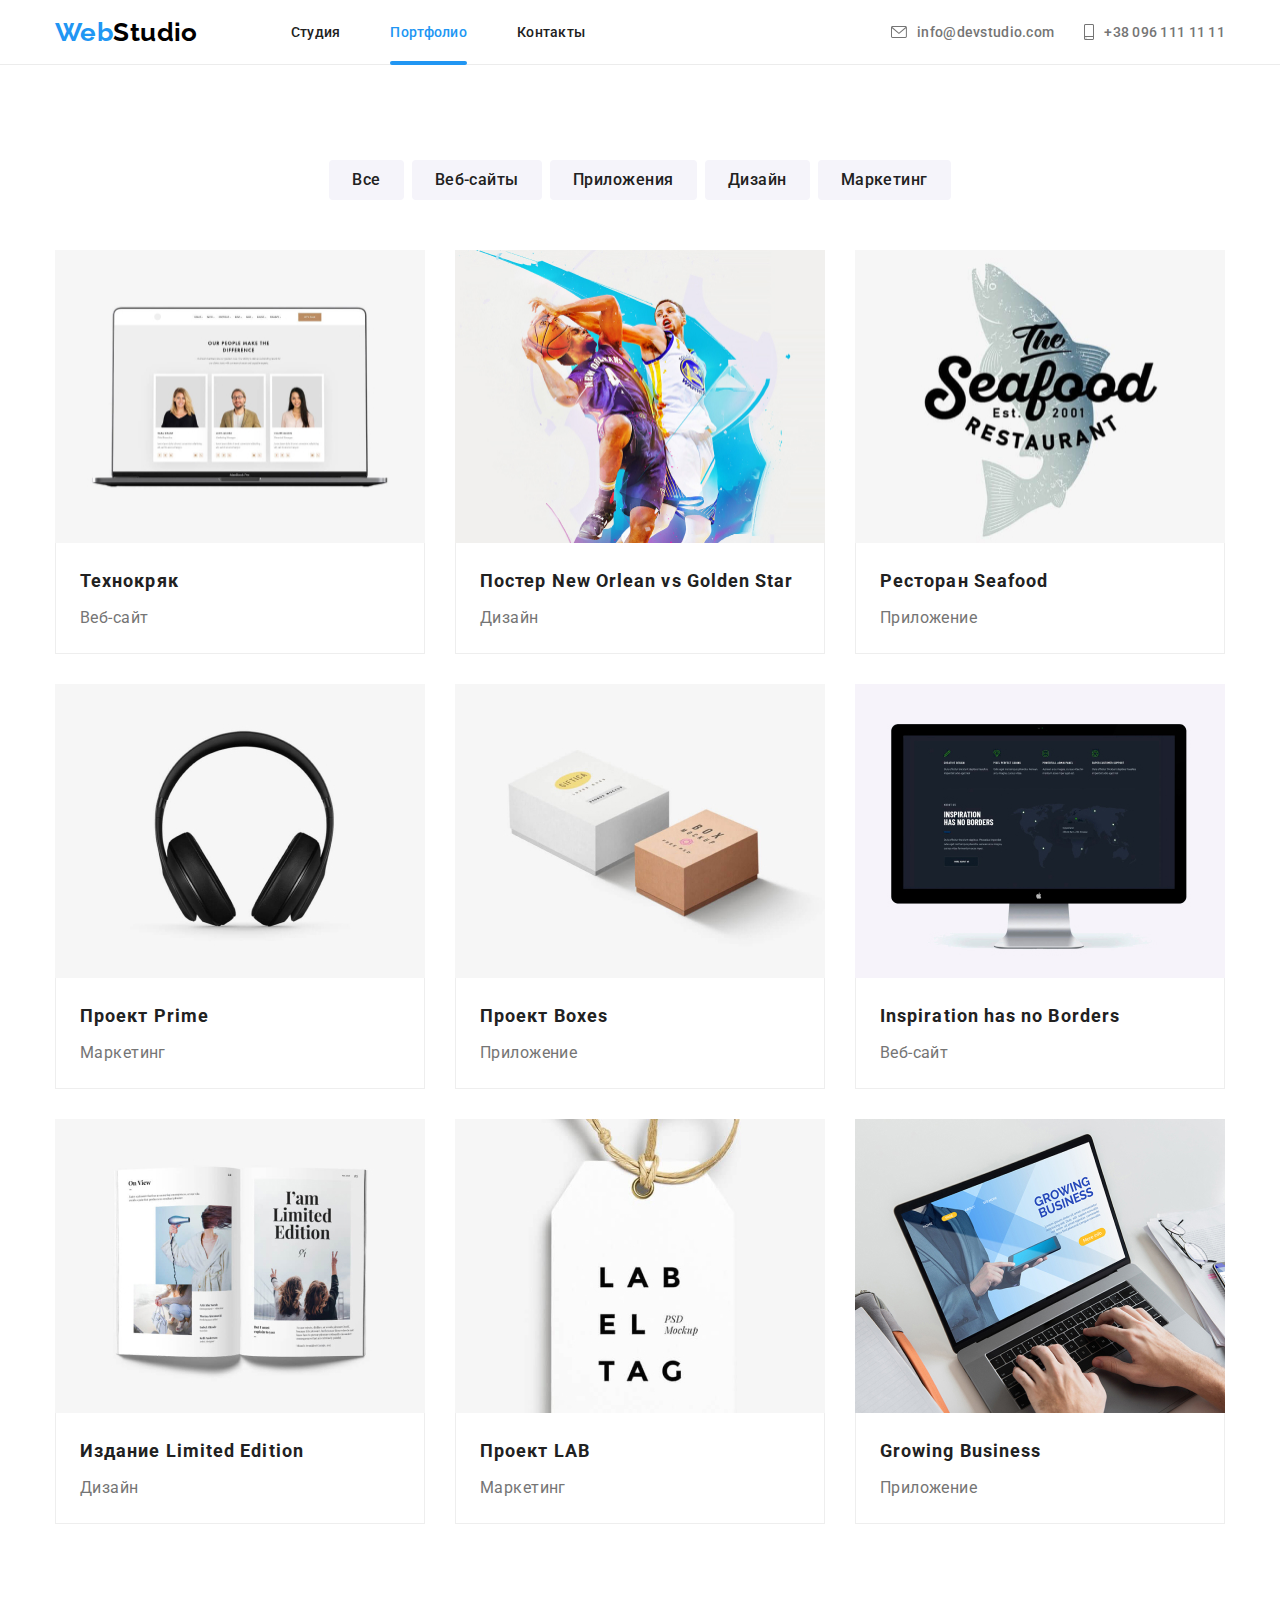
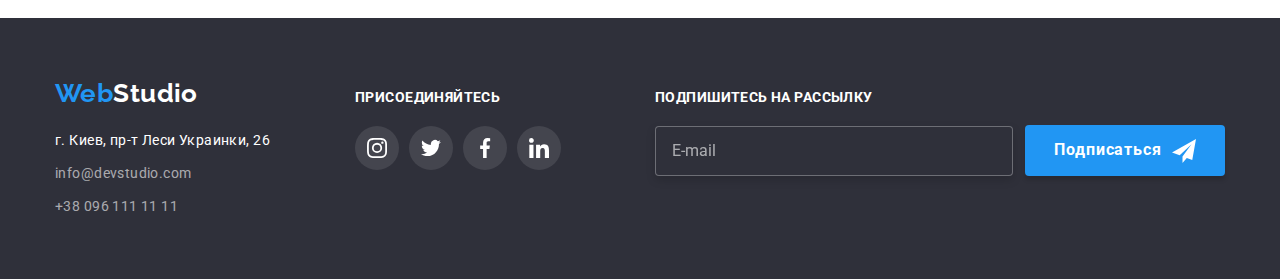
==== portfolio.html @ 930af852 "создаю репозиторий и копирую в него файлы предыдущей работы" ====
<!DOCTYPE html>
<html lang="ru">

<head>
    <meta charset="UTF-8">
    <meta http-equiv="X-UA-Compatible" content="IE=edge">
    <meta name="viewport" content="width=device-width, initial-scale=1.0">
    <title>Document</title>
    <link href="https://fonts.googleapis.com/css2?family=Raleway:wght@700&family=Roboto:wght@400;500;700;900&display=swap"
        rel="stylesheet">
    <link rel="stylesheet"
        href="https://cdnjs.cloudflare.com/ajax/libs/modern-normalize/1.1.0/modern-normalize.min.css">
    <link rel="stylesheet" href="./css/styles.css">
</head>

<body class="page">
    <!--верхняя линия хедер-->
    <header class="page-header">
        <div class="conteiner">
            <!--раздел основной навигации-->
            <nav class="main-nav">
                <!--логотип хедер-->
                <a href="./index.html" class="logo">
                    <span class="accent">Web</span>Studio
                </a>
                <!-- навигация по сайту -->
                <ul class="site-nav list">
                    <li class="item"><a href="./index.html" class="link current-hover">Студия</a></li>
                    <li class="item"><a href="./portfolio.html " class="link current">Портфолио</a></li>
                    <li class="item"><a href="" class="link current-hover">Контакты</a></li>
                </ul>
            </nav>
            <!--контакты хедер-->
            <ul class="contact-nav list">
                <li class="item">
                    <a href="mailto:info@devstudio.com" class="link current-hover">
                        <svg class="icon" width="16" height="12">
                            <use href="./images/icons.svg#envelope"></use>
                        </svg>
                        info@devstudio.com
                    </a>
                </li>
                <li class="item">
                    <a href="tel:+380961111111" class="link current-hover">
                        <svg class="icon" width="10" height="16">
                            <use href="./images/icons.svg#smartphone"></use>
                        </svg>
                        +38 096 111 11 11
                    </a>
                </li>
            </ul>
        </div>
    </header>

    <main class="main portfolio">
        <!-- Фильтр -->
        <section class="section">
            <div class="conteiner">
                <!-- этот тег будет скрыт -->
                <h1 class="section-title not-displaye">(Кнопки) Фильтр проектов</h1>
                <!-- список кнопок -->
                <ul class="filter list">
                    <li class="items">
                        <button class="button" type="button">Все</button>
                    </li>
                    <li class="items">
                        <button class="button" type="button">Веб-сайты</button>
                    </li>
                    <li class="items">
                        <button class="button" type="button">Приложения</button>
                    </li>
                    <li class="items">
                        <button class="button" type="button">Дизайн</button>
                    </li>
                    <li class="items">
                        <button class="button" type="button">Маркетинг</button>
                    </li>
                </ul>
                
                <!-- список проектов -->
                <ul class="works-list list">

                    <li class="works-categories">
                        <a class="link" href="">
                            <div class="thumb-description">
                                <img class="image" src="./images/imglistworks1.jpg" alt="Технокряк Веб-сайт" width="370">
                                <p class="text">
                                    Технокряк это современная площадка распространения коронавируса. Компании используют эту платформу для цифрового
                                    шпионажа и атак на защищённые сервера конкурентов.
                                </p>
                            </div>
                            <div class="thumb">
                                <h2 class="title">Технокряк</h2>
                                <p class="text">Веб-сайт</p>
                            </div>
                        </a>
                    </li>
                    
                    <li class="works-categories">
                        <a class="link" href="">
                            <div class="thumb-description">
                                <img class="image" src="./images/imglistworks2.jpg" alt="Дизайн постера Новый Орлеан против Голден Стар" width="370">
                                <p class="text">
                                    Технокряк это современная площадка распространения коронавируса. Компании используют эту платформу для цифрового
                                    шпионажа и атак на защищённые сервера конкурентов.
                                </p>
                            </div>
                            <div class="thumb">
                                <h2 class="title">Постер New Orlean vs Golden Star</h2>
                                <p class="text">Дизайн</p>
                            </div>
                        </a>
                    </li>

                    <li class="works-categories">
                        <a class="link" href="">
                            <div class="thumb-description">
                                <img class="image" src="./images/imglistworks3.jpg" alt="Приложениея для ресторана морепродуктов Сифуд" width="370">
                                <p class="text">
                                    Технокряк это современная площадка распространения коронавируса. Компании используют эту платформу для цифрового
                                    шпионажа и атак на защищённые сервера конкурентов.
                                </p>
                            </div>
                            <div class="thumb">
                                <h2 class="title">Ресторан Seafood</h2>
                                <p class="text">Приложение</p>
                            </div>
                        </a>
                    </li>

                    <li class="works-categories">
                        <a class="link" href="">
                            <div class="thumb-description">
                                <img class="image" src="./images/imglistworks4.jpg" alt="Проект прайм Маркетинг" width="370">
                                <p class="text">
                                    Технокряк это современная площадка распространения коронавируса. Компании используют эту платформу для цифрового
                                    шпионажа и атак на защищённые сервера конкурентов.
                                </p>
                            </div>
                            <div class="thumb">
                                <h2 class="title">Проект Prime</h2>
                                <p class="text">Маркетинг</p>
                            </div>
                        </a>
                    </li>

                    <li class="works-categories">
                        <a class="link" href="">
                            <div class="thumb-description">
                                <img class="image" src="./images/imglistworks5.jpg" alt="Проект Коробки Приложение" width="370">
                                <p class="text">
                                    Технокряк это современная площадка распространения коронавируса. Компании используют эту платформу для цифрового
                                    шпионажа и атак на защищённые сервера конкурентов.
                                </p>
                            </div>
                            <div class="thumb">
                                <h2 class="title">Проект Boxes</h2>
                                <p class="text">Приложение</p>
                            </div>
                        </a>
                    </li>

                    <li class="works-categories">
                        <a class="link" href="">
                            <div class="thumb-description">
                                <img class="image" src="./images/imglistworks6.jpg" alt="Веб-сайт У вдохновения нет границ" width="370">
                                <p class="text">
                                    Технокряк это современная площадка распространения коронавируса. Компании используют эту платформу для цифрового
                                    шпионажа и атак на защищённые сервера конкурентов.
                                </p>
                            </div>
                            <div class="thumb">
                                <h2 class="title">Inspiration has no Borders</h2>
                                <p class="text">Веб-сайт</p>
                            </div>
                        </a>
                    </li>

                    <li class="works-categories">
                        <a class="link" href="">
                            <div class="thumb-description">
                                <img class="image" src="./images/imglistworks7.jpg" alt="дизайн издания с названием Ограниченный выпуск" width="370">
                                <p class="text">
                                    Технокряк это современная площадка распространения коронавируса. Компании используют эту платформу для цифрового
                                    шпионажа и атак на защищённые сервера конкурентов.
                                </p>
                            </div>
                            <div class="thumb">
                                <h2 class="title">Издание Limited Edition</h2>
                                <p class="text">Дизайн</p>
                            </div>
                        </a>
                    </li>

                    <li class="works-categories">
                        <a class="link" href="">
                            <div class="thumb-description">
                                <img class="image" src="./images/imglistworks8.jpg" alt="Проект ЛАБ Маркетинг" width="370">
                                <p class="text">
                                    Технокряк это современная площадка распространения коронавируса. Компании используют эту платформу для цифрового
                                    шпионажа и атак на защищённые сервера конкурентов.
                                </p>
                            </div>
                            <div class="thumb">
                                <h2 class="title">Проект LAB</h2>
                                <p class="text">Маркетинг</p>
                            </div>
                        </a>
                    </li>

                    <li class="works-categories">
                        <a class="link" href="">
                            <div class="thumb-description">
                                <img class="image" src="./images/imglistworks9.jpg" alt="Приложение Растущий бизнес" width="370">
                                <p class="text">
                                    Технокряк это современная площадка распространения коронавируса. Компании используют эту платформу для цифрового
                                    шпионажа и атак на защищённые сервера конкурентов.
                                </p>
                            </div>
                            <div class="thumb">
                                <h2 class="title">Growing Business</h2>
                                <p class="text">Приложение</p>
                            </div>
                        </a>
                    </li>

                </ul>
            </div>
        </section>
    </main>

    <!--подвал-->
    <footer class="page-footer">
        <div class="conteiner">

            <div class="logo-and-contacts">
                <!--логотип футер-->
                <a href="./index.html" class="logo">
                    <span class="accent">Web</span>Studio
                </a>

                <!--контакты футер-->
                <address class="contact-footer list">
                    <p class="text">г. Киев, пр-т Леси Украинки, 26</p>
                    <a class="link" href="mailto:info@devstudio.com">info@devstudio.com</a>
                    <a class="link" href="tel:+380961111111">+38 096 111 11 11</a>
                </address>
            </div>

            <!-- наши соцсети  -->
            <div class="our-social-networks">
                <h2 class="titel">присоединяйтесь</h2>
                <ul class="social-links list">

                    <li class="item">
                        <a class="link instagram" href="">
                            <svg class="icon" width="20" height="20">
                                <use href="./images/icons.svg#instagram"></use>
                            </svg>
                        </a>
                    </li>

                    <li class="item">
                        <a class="link twitter" href="">
                            <svg class="icon" width="20" height="20">
                                <use href="./images/icons.svg#twitter"></use>
                            </svg>
                        </a>
                    </li>

                    <li class="item">
                        <a class="link facebook" href="">
                            <svg class="icon" width="20" height="20">
                                <use href="./images/icons.svg#facebook"></use>
                            </svg>
                        </a>
                    </li>

                    <li class="item">
                        <a class="link linkedin" href="">
                            <svg class="icon" width="20" height="20">
                                <use href="./images/icons.svg#linkedin"></use>
                            </svg>
                        </a>
                    </li>
                    
                </ul>
            </div>

            <Form class="form-footer">
            
                <div class="form-field">
                    <label class="form-label" for="mail">Подпишитесь на рассылку</label>
                    <input class="form-input" type="email" name="mail" id="mail" placeholder="E-mail">
                </div>
            
                <button class="button primary" type="submit">
                    Подписаться
                    <svg class="icon" width="24" height="24">
                        <use href="./images/icons.svg#paper-airplane"></use>
                    </svg>
                </button>
            
            </Form>
         
        </div>
    </footer>
</body>

</html>
---- css/styles.css ----
/*цвет текста вторичный #757575;*/
/*цвет текста основной #212121;*/
/*цвет текста WebStudio #000000 #2196F3 #FFFFFF;*/
/*цвет текста кнопка, ссылки #2196F3;*/
/*нижние контакты rgba(255, 255, 255, 0.6);*/
/*цвет фона оновной #E5E5E5;*/
/*цвет фона хедер #FFFFFF;*/
/*цвет фона шапка, футер  #2F303A;*/
/*цвет фона наша команта #F5F4FA;*/
/*цвет фона наша команда карточки #FFFFFF;*/

:root {
  --primary-text-color: #757575;
  --title-text-color: #212121;
  --accent-color: #2196f3;
  --accent-color-effect: #188ce8;
  --text-color-white-a: rgba(255, 255, 255, 0.6);
  --text-color-white: #ffffff;
  --text-color-blac: #000000;
  --bg-color-white: #ffffff;
  --bg-color-light: #f5f4fa;
  --bg-color-hero: #c4c4c4;
  --bg-color-footer: #2f303a;
  --block-border-line: #ececec;
  --card-border-color: #eeeeee;
  --color4: #afb1b8;
  --color3: #757575;
  --size: 24px;
}

body {
  color: var(--primary-text-color);
  background-color: var(--bg-color-white);
  font-family: Roboto, sans-serif;
  letter-spacing: 0.03em;
  font-size: 14px;
}

img {
  display: block;
  width: 100%;
  height: auto;
}

h1,
h2,
h3,
h4,
h5,
h6,
p {
  margin: 0;
}

/* all lists */
.list {
  padding: 0;
  margin: 0;
  list-style: none;
}

/* section container */
.conteiner {
  width: 1200px;
  margin-left: auto;
  margin-right: auto;
  padding-left: 15px;
  padding-right: 15px;
}

/*header*/
.page-header {
  background-color: var(--text-color-white);
  border-bottom: 1px solid var(--block-border-line);
}

.page-header .conteiner,
.conteiner .main-nav,
.main-nav .site-nav,
.conteiner .contact-nav {
  display: flex;
  align-items: center;
  flex-wrap: wrap;
}

/*header logo*/
.logo {
  margin-right: 93px;
  color: var(--text-color-blac);
  font-family: Raleway, cursive;
  font-weight: bold;
  font-size: 26px;
  line-height: 1.19;
  text-decoration: none;
}

.logo .accent {
  color: var(--accent-color);
}

/*site-nav and contact-nav*/
.site-nav .item:not(:last-child) {
  margin-right: 50px;
}

.site-nav .link.current {
  color: var(--accent-color);
  position: relative;
}

.site-nav .link.current::after {
  content: ' ';
  position: absolute;
  left: 0;
  bottom: -1px;
  width: 100%;
  min-height: 4px;
  border-radius: 4px;
  background-color: var(--accent-color);
}

/* not in those assignments */
/* .site-nav .current-hover,
.contact-nav .current-hover {
  position: relative;
}
.site-nav .current-hover::after,
.contact-nav .current-hover::after {
  content: ' ';
  position: absolute;
  left: 0;
  bottom: -1px;
  width: 100%;
  min-height: 4px;
  border-radius: 4px;
  background-color: var(--accent-color);
  transform: scale(0);

  transition-property: transform;
  transition-duration: 250ms;
  transition-timing-function: cubic-bezier(0.4, 0, 0.2, 1);
}
.site-nav .current-hover:hover::after,
.contact-nav .current-hover:hover::after,
.site-nav .current-hover:focus::after,
.contact-nav .current-hover:focus::after {
  transform: scale(1);
} */
/* not in those assignments */

.conteiner .contact-nav {
  margin-left: auto;
}

.contact-nav .item:not(:last-child) {
  margin-right: 30px;
}

.site-nav .link,
.contact-nav .link {
  display: block;
  padding: 24px 0;
  color: var(--title-text-color);
  font-weight: 500;
  line-height: 1.15;
  letter-spacing: 0.02em;
  text-decoration: none;

  transition-property: color;
  transition-duration: 250ms;
  transition-timing-function: cubic-bezier(0.4, 0, 0.2, 1);
}

.contact-nav .link {
  display: flex;
  align-items: center;
  color: var(--primary-text-color);
  fill: var(--color3);

  transition-property: color, fill;
}

.site-nav .link:hover,
.site-nav .link:focus,
.contact-nav .link:hover,
.contact-nav .link:focus {
  color: var(--accent-color);
  fill: var(--accent-color);
}

.contact-nav .icon {
  margin-right: 10px;
}

/* main */
/*hero*/
.section.hero {
  max-width: 1600px;
  height: 600px;
  margin-left: auto;
  margin-right: auto;
  background-color: var(--bg-color-hero);
  background-image: linear-gradient(to right, rgba(47, 48, 58, 0.4), rgba(47, 48, 58, 0.4)),
    url(../images/hero-background-image.jpg);
  background-repeat: no-repeat;
  background-position: center;
  background-size: cover;
}

.section.hero {
  text-align: center;
  padding-top: 200px;
  padding-bottom: 200px;
}

.hero .hero-title {
  max-width: 696px;
  margin: auto;
  margin-bottom: 30px;
  font-weight: 900;
  font-size: 44px;
  line-height: 1.36;
  letter-spacing: 0.06em;
  text-transform: uppercase;
  color: var(--text-color-white);
}

/*button*/
.button {
  color: var(--title-text-color);
  background-color: var(--bg-color-light);
  cursor: pointer;
  border-radius: 4px;
  border: 1px solid transparent;
  padding: 0;
  margin: 0;
}

/*hero button*/
.button.primary {
  font-family: inherit;
  font-weight: bold;
  font-size: 16px;
  line-height: 1.8;
  align-items: center;
  letter-spacing: 0.06em;
  min-width: 200px;
  padding: 10px 0;
}

.button.primary {
  color: var(--text-color-white);
  background-color: var(--accent-color);
  box-shadow: 0px 4px 4px rgba(0, 0, 0, 0.15);

  transition-property: background-color, box-shadow;
  transition-duration: 250ms;
  transition-timing-function: cubic-bezier(0.4, 0, 0.2, 1);
}

.button.primary:hover,
.button.primary:focus {
  background-color: var(--accent-color-effect);
  box-shadow: 0px 4px 4px rgba(0, 0, 0, 0.15);
}

/*button filter page portfolio*/
.filter.list {
  display: flex;
  justify-content: center;
  margin-bottom: 50px;
}

.filter .items:not(:last-child) {
  margin-right: 8px;
}

.filter .button {
  font-family: inherit;
  font-weight: 500;
  font-size: 16px;
  line-height: 1.62;
  letter-spacing: 0.03em;
  padding: 6px 22px;

  transition-property: color, background-color, box-shadow;
  transition-duration: 250ms;
  transition-timing-function: cubic-bezier(0.4, 0, 0.2, 1);
}

.filter .button:hover,
.filter .button:focus {
  color: var(--text-color-white);
  background-color: var(--accent-color);
  box-shadow: 0px 3px 1px rgba(0, 0, 0, 0.1), 0px 1px 2px rgba(0, 0, 0, 0.08),
    0px 2px 2px rgba(0, 0, 0, 0.12);
}

/*section*/
.section {
  padding-top: 94px;
  padding-bottom: 94px;
}

.section-title {
  margin-top: 0;
  margin-bottom: 50px;
  font-weight: bold;
  font-size: 36px;
  line-height: 1.16;
  text-align: center;
  color: var(--title-text-color);
}

/* hidden headers */
.section-title.not-displaye {
  visibility: hidden;
  margin-bottom: -41.25px;
}

/*features*/
.feature-list {
  display: flex;
  margin-left: -30px;
}

.feature-list .item {
  margin-left: 30px;
  flex-basis: calc(100% / 4 - 30px);
}

.feature-list .for-icon {
  display: flex;
  width: 100%;
  height: 120px;
  background-color: var(--bg-color-light);
  border-radius: 4px;
  margin-bottom: 30px;
}

.for-icon .icon {
  /* width: 70px;
  height: 70px; */
  margin: auto;
}

.feature-list .title {
  margin-bottom: 10px;
  font-weight: bold;
  font-size: 14px;
  line-height: 1.14;
  text-transform: uppercase;
  color: var(--title-text-color);
}

.feature-list .text {
  line-height: 1.71;
}

/* skills */
.section.skills {
  padding-top: 0;
}

.skills .skills-list {
  display: flex;
  margin-left: -30px;
}

.skills-list .item {
  margin-left: 30px;
  flex-basis: calc(100% / 3 - 30px);
  position: relative;
}

.skills-list .title {
  display: flex;
  justify-content: center;
  align-items: center;
  background-color: rgba(47, 48, 58, 0.8);
  color: var(--text-color-white);
  font-size: 14px;
  text-transform: uppercase;
  position: absolute;
  width: 100%;
  min-height: 70px;
  bottom: 0;
}

/*our team*/
.team {
  background-color: var(--bg-color-light);
}

.team-list {
  display: flex;
  margin-left: -30px;
}

.team-list .team-member {
  background-color: var(--bg-color-white);
  text-align: center;
  margin-left: 30px;
  flex-basis: calc(100% / 4 - 30px);
  box-shadow: 0px 1px 3px rgba(0, 0, 0, 0.12), 0px 1px 1px rgba(0, 0, 0, 0.14),
    0px 2px 1px rgba(0, 0, 0, 0.2);
  border-radius: 0px 0px 4px 4px;
}

.team-member .bottom-description {
  padding: 30px 32px;
}

.team-member .title {
  font-weight: 500;
  color: var(--title-text-color);
  margin-bottom: 10px;
}

.team-member .title,
.team-member .text {
  font-size: 16px;
  line-height: 1.18;
}
.team-member .social-links,
.page-footer .social-links {
  display: flex;
  flex-wrap: wrap;
  margin-left: -10px;
}

.social-links .item {
  margin-left: 10px;
  margin-top: 16px;
}

.social-links .link {
  display: flex;
  width: 44px;
  height: 44px;
  border-radius: 50%;
  fill: var(--color4);

  transition-property: background-color, fill;
  transition-duration: 250ms;
  transition-timing-function: cubic-bezier(0.4, 0, 0.2, 1);
}

.social-links .icon {
  margin: auto;
}

.social-links .link:hover,
.social-links .link:focus {
  background-color: var(--accent-color);
  fill: var(--text-color-white);
}

/* Regular customers */
.section .list-clients {
  display: flex;
  margin-left: -30px;
}

.list-clients .item {
  margin-left: 30px;
  flex-basis: calc(100% / 6 - 30px);
}

.list-clients .link {
  display: flex;
  width: 100%;
  height: 92px;
  border-radius: 4px;
  border: 1px solid #afb1b8;
  fill: var(--color4);

  transition-property: border, fill;
  transition-duration: 250ms;
  transition-timing-function: cubic-bezier(0.4, 0, 0.2, 1);
}

.list-clients .link:hover,
.list-clients .link:focus {
  border: 1px solid var(--accent-color);
  fill: var(--accent-color);
}

.list-clients .icon {
  margin: auto;
}

/*page portfolio our work*/
.works-list {
  display: flex;
  flex-wrap: wrap;
  margin-left: -30px;
  margin-top: -30px;
}

.works-list > .works-categories {
  flex-basis: calc(100% / 3 - 30px);
  margin-left: 30px;
  margin-top: 30px;
}

.works-categories .link {
  display: block;
  text-decoration: none;

  transition-property: box-shadow;
  transition-duration: 250ms;
  transition-timing-function: cubic-bezier(0.4, 0, 0.2, 1);
}

.works-categories .link:hover,
.works-categories .link:focus {
  box-shadow: 0px 1px 1px rgba(0, 0, 0, 0.12), 0px 4px 4px rgba(0, 0, 0, 0.06),
    1px 4px 6px rgba(0, 0, 0, 0.16);
}

.works-categories .thumb-description {
  position: relative;
  overflow: hidden;
}

.thumb-description .text {
  position: absolute;
  width: 100%;
  height: 100%;
  top: 0;
  left: 0;
  padding: 63px 24px;
  background-color: rgba(33, 150, 243, 0.9);
  color: var(--text-color-white);
  font-size: 18px;
  line-height: 1.55;

  transform: translateY(101%);

  transition-property: transform;
  transition-duration: 250ms;
  transition-timing-function: cubic-bezier(0.4, 0, 0.2, 1);
}

.works-categories:hover .link .thumb-description .text,
.works-categories .link:focus .thumb-description .text {
  transform: translateY(0);
}

.works-categories .thumb {
  border: solid 1px var(--card-border-color);
  border-top: 0;
  padding: 20px 24px;
}

.thumb .title {
  font-weight: bold;
  font-size: 18px;
  line-height: 2;
  letter-spacing: 0.06em;
  color: var(--title-text-color);
  margin: 0 0 4px;
}

.thumb .text {
  font-size: 16px;
  line-height: 1.87;
  color: var(--primary-text-color);
}

/*footer*/
.page-footer {
  background-color: var(--bg-color-footer);
  color: var(--text-color-white);
  padding-top: 60px;
  padding-bottom: 60px;
}

.page-footer .conteiner {
  display: flex;
  align-items: baseline;
  flex-wrap: wrap;
}

/*logo footer*/
.logo-and-contacts .logo {
  color: var(--text-color-white);
  margin-bottom: 20px;
  margin-right: 0;
  display: inline-block;
}

/* contacts footer */
.logo-and-contacts .contact-footer {
  width: 230px;
  margin-right: 70px;
}

.contact-footer .text,
.contact-footer .link {
  font-style: normal;
  line-height: 1.71;
  display: block;
}

.contact-footer .link {
  color: var(--text-color-white-a);
  text-decoration: none;
  margin-top: 9px;

  transition-property: color;
  transition-duration: 250ms;
  transition-timing-function: cubic-bezier(0.4, 0, 0.2, 1);
}

.contact-footer .link:hover,
.contact-footer .link:focus {
  color: var(--accent-color);
}

/* our social networks */
.our-social-networks .titel {
  font-size: 14px;
  line-height: 1.14;
  text-transform: uppercase;
}

.our-social-networks .item {
  margin-top: 20px;
}

.our-social-networks .link {
  background-color: rgba(255, 255, 255, 0.1);
  fill: var(--text-color-white);
}

/* form footer */
.form-footer {
  display: flex;
  align-items: flex-end;
  margin-left: auto;
}

.form-footer .form-field {
  display: flex;
  flex-direction: column;
}

.form-footer .form-field .form-label {
  font-weight: bold;
  line-height: 1.14;
  text-transform: uppercase;
  margin-bottom: 20px;
}

.form-footer .form-field .form-input {
  background: var(--bg-color-footer);
  min-width: 358px;
  padding: 16px;
  border: 1px solid rgba(255, 255, 255, 0.3);
  filter: drop-shadow(0px 4px 4px rgba(0, 0, 0, 0.15));
  border-radius: 4px;
  color: var(--text-color-white);
}

.form-footer .form-field .form-input::placeholder {
  font-size: 16px;
  line-height: 1.25;
  color: rgba(255, 255, 255, 0.6);
}

.form-footer .button {
  display: flex;
  justify-content: center;
  align-items: center;
  margin-left: 12px;
  fill: var(--text-color-white);
}

.form-footer .button .icon {
  margin-left: 10px;
}

/* beckdrop */
.beckdrop {
  position: fixed;
  top: 0;
  left: 0;
  width: 100%;
  height: 100%;
  background-color: rgba(0, 0, 0, 0.2);
  opacity: 1;

  transition: opacity 250ms cubic-bezier(0.4, 0, 0.2, 1),
    visibility 250ms cubic-bezier(0.4, 0, 0.2, 1);
}

.beckdrop.is-hidden {
  opacity: 0;
  visibility: hidden;
  pointer-events: none;
}

.beckdrop .modal {
  position: absolute;
  min-width: 528px;
  min-height: 581px;
  top: 50%;
  left: 50%;
  padding: 40px;
  background: var(--bg-color-white);
  box-shadow: 0px 1px 3px rgba(0, 0, 0, 0.12), 0px 1px 1px rgba(0, 0, 0, 0.14),
    0px 2px 1px rgba(0, 0, 0, 0.2);
  border-radius: 4px;
  transform: translate(-50%, -50%) scale(1);
  transition: transform 250ms cubic-bezier(0.4, 0, 0.2, 1);
}

.beckdrop.is-hidden .modal {
  transform: translate(-50%, -50%) scale(0.9);
}

/* button close */
.modal .button-close {
  padding: 0;
  cursor: pointer;
  position: absolute;
  top: 8px;
  right: 8px;
  display: flex;
  width: 30px;
  height: 30px;
  border: 1px solid rgba(0, 0, 0, 0.1);
  background-color: var(--bg-color-white);
  border-radius: 50%;
}
.modal .button-close .icon {
  fill: var(--text-color-blac);
  margin: auto;
  transition: fill 250ms cubic-bezier(0.4, 0, 0.2, 1);
}

.modal .button-close:hover .icon,
.modal .button-close:focus .icon {
  fill: var(--accent-color);
}
/* modal form */
.modal-form .form-request {
  color: var(--title-text-color);
  display: block;
  margin-bottom: 12px;
  font-size: 20px;
  text-align: center;
  letter-spacing: 0.03em;
}

.modal-form .form-field {
  position: relative;
  overflow: hidden;
  display: flex;
  flex-direction: column;
  margin-bottom: 10px;
}
.modal-form .form-field:nth-child(6) {
  margin-top: 20px;
  margin-bottom: 30px;
  flex-direction: row;
  justify-content: center;
}

.modal-form .form-field .form-label {
  font-size: 12px;
  line-height: 1.16;
  letter-spacing: 0.01em;
  padding-bottom: 4px;
}

.modal-form .form-field .form-input {
  padding: 12px;
  padding-left: 42px;
  border: 1px solid rgba(33, 33, 33, 0.2);
  border-radius: 4px;
  cursor: pointer;
  transition: border 250ms cubic-bezier(0.4, 0, 0.2, 1),
    padding-left 250ms cubic-bezier(0.4, 0, 0.2, 1);
}
.modal-form .form-field .form-input:hover,
.modal-form .form-field .form-input:focus {
  border: 1px solid var(--accent-color);
}
.modal-form .form-field .form-input:not(:placeholder-shown) {
  padding-left: 12px;
}

.modal-form .form-field .icon {
  position: absolute;
  bottom: 11px;
  left: 12px;
  pointer-events: none;
  fill: var(--title-text-color);
  opacity: 1;
  transition: fill 250ms cubic-bezier(0.4, 0, 0.2, 1), left 250ms cubic-bezier(0.4, 0, 0.2, 1),
    opacity 200ms cubic-bezier(0.4, 0, 0.2, 1);
}
.modal-form .form-field .form-input:hover + .icon,
.modal-form .form-field .form-input:focus + .icon {
  fill: var(--accent-color);
}
.modal-form .form-field .form-input:not(:placeholder-shown) + .icon {
  left: -18px;
  opacity: 0;
}

.modal-form .form-field:nth-child(6) .form-checkbox {
  position: absolute;
  width: 1px;
  height: 1px;
  margin: -1px;
  border: 0;
  padding: 0;
  clip: rect(0 0 0 0);
  overflow: hidden;
}

.modal-form .form-field:nth-child(6) .form-label {
  display: flex;
  align-items: center;
  padding: 0;
}

.modal-form .form-field:nth-child(6) .form-label,
.modal-form .form-field:nth-child(6) .link {
  margin: 0;
  font-size: 14px;
  line-height: 1.71;
  letter-spacing: 0.03em;
}
.modal-form .form-field:nth-child(6) .link {
  color: var(--accent-color);
}

.form-field .form-checkbox + .form-label .icon-check {
  margin-right: 7px;
  cursor: pointer;
}

.modal-form .form-field:nth-child(6) .form-checkbox:focus + .form-label .icon-check {
  background-color: rgba(116, 28, 28, 0.1);
}

.form-field .form-checkbox + .form-label .icon-check .icon {
  opacity: 0;
  transition: opacity 250ms cubic-bezier(0.4, 0, 0.2, 1);
}
.form-field .form-checkbox:checked + .form-label .icon-check .icon:nth-child(1) {
  opacity: 1;
}
.form-field .form-checkbox:not(:checked) + .form-label .icon-check .icon:nth-child(2) {
  opacity: 1;
}

.modal-form .form-field .form-textarea {
  margin: 0;
  padding: 12px 16px;
  border: 1px solid rgba(33, 33, 33, 0.2);
  border-radius: 4px;
  min-height: 120px;
  resize: none;
}
.modal-form .form-field .form-textarea::placeholder {
  color: rgba(117, 117, 117, 0.5);
  font-size: 12px;
  line-height: 1.16;
  letter-spacing: 0.01em;
}

.modal-form .button.primary {
  display: block;
  margin-left: auto;
  margin-right: auto;
}
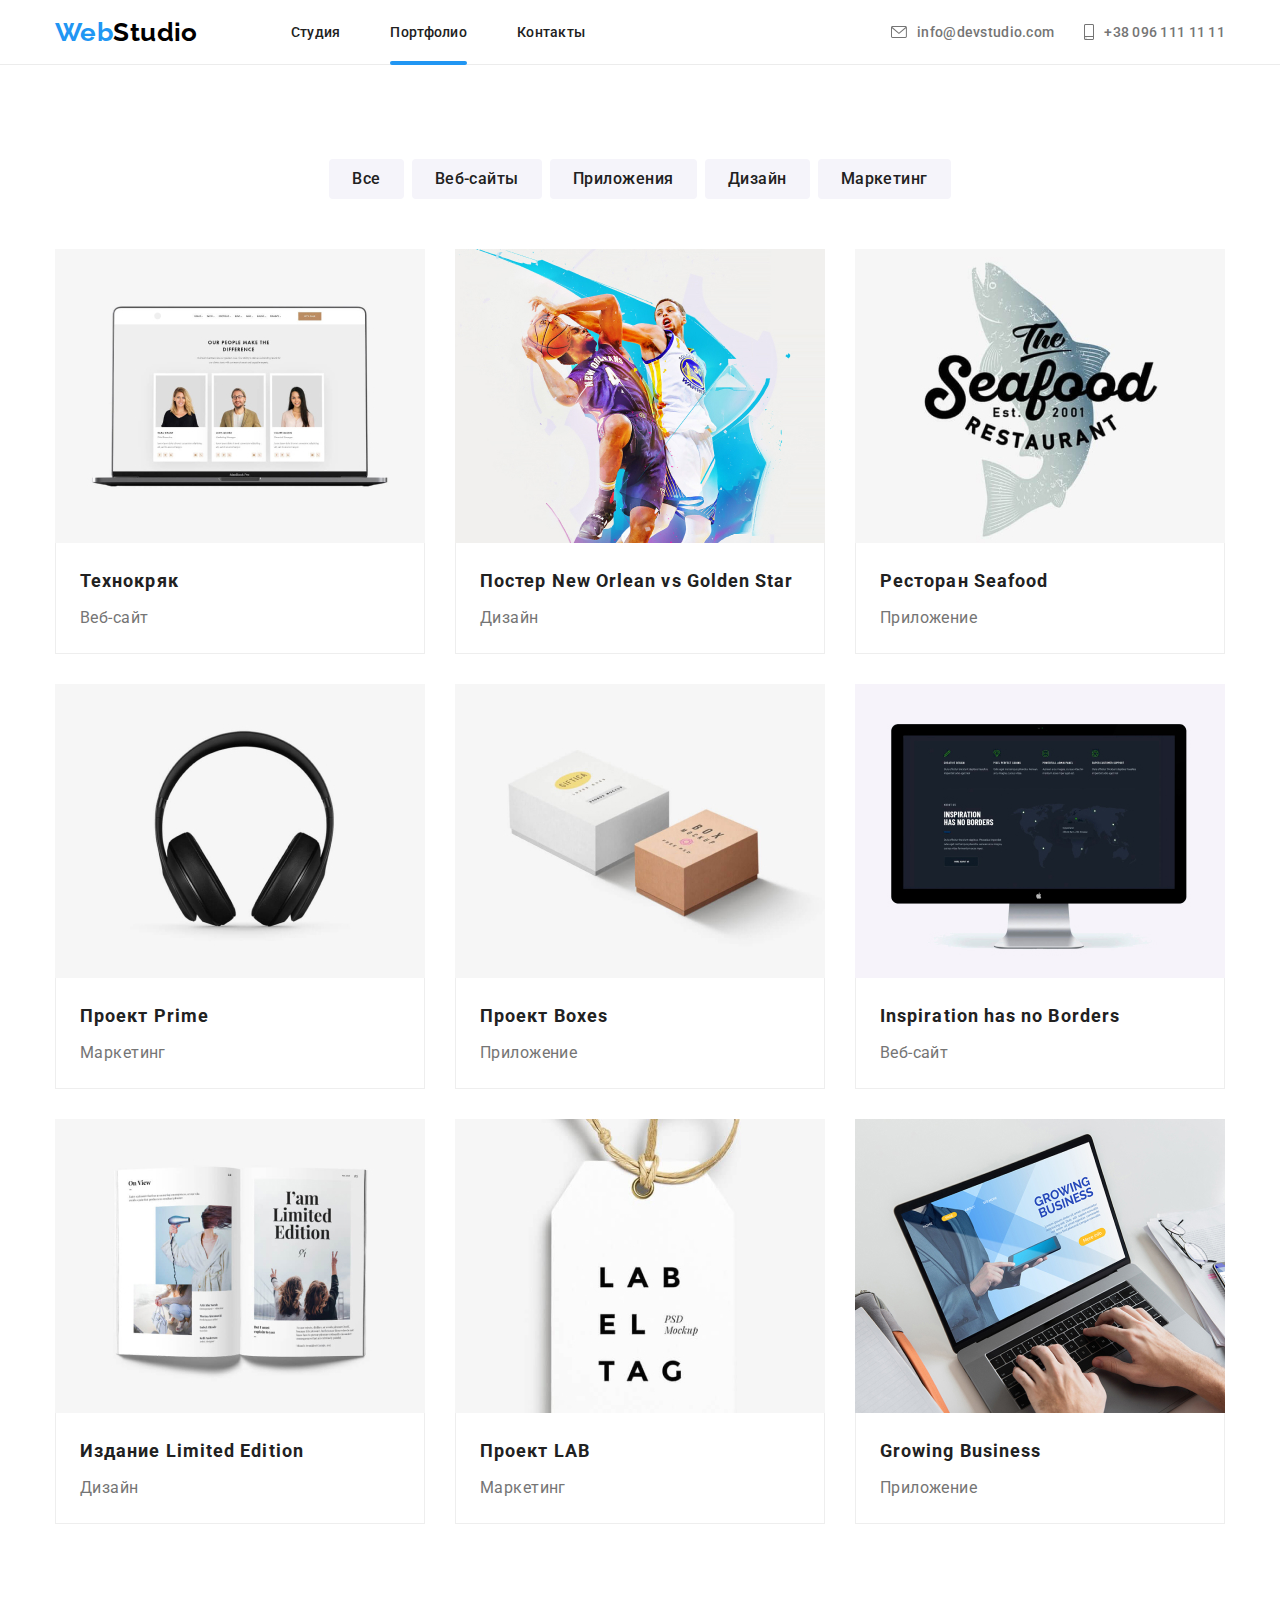
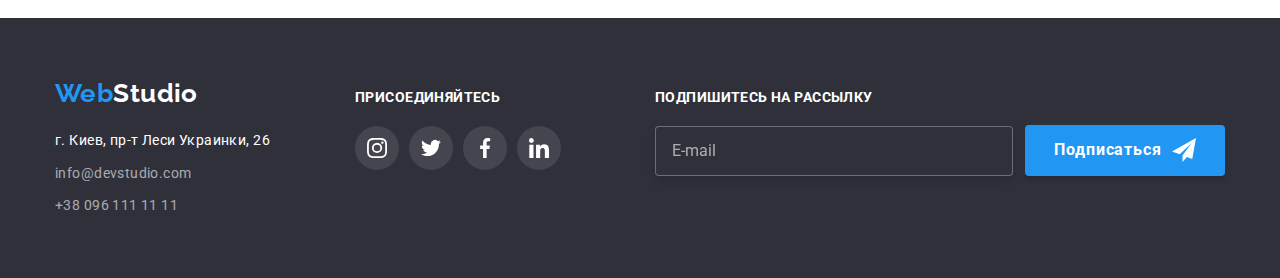
==== commit a020bb4b: "сайт по БЕМ" ====
--- a/portfolio.html
+++ b/portfolio.html
@@ -16,33 +16,33 @@
 <body class="page">
     <!--верхняя линия хедер-->
     <header class="page-header">
-        <div class="conteiner">
+        <div class="conteiner page-header__conteiner">
             <!--раздел основной навигации-->
-            <nav class="main-nav">
+            <nav class="main-nav conteiner__main-nav">
                 <!--логотип хедер-->
-                <a href="./index.html" class="logo">
-                    <span class="accent">Web</span>Studio
+                <a href="./index.html" class="logo main-nav__logo">
+                    <span class="logo__accent">Web</span>Studio
                 </a>
                 <!-- навигация по сайту -->
-                <ul class="site-nav list">
-                    <li class="item"><a href="./index.html" class="link current-hover">Студия</a></li>
-                    <li class="item"><a href="./portfolio.html " class="link current">Портфолио</a></li>
-                    <li class="item"><a href="" class="link current-hover">Контакты</a></li>
+                <ul class="site-nav main-nav__site-nav list">
+                    <li class="site-nav__item"><a href="./index.html" class="site-nav__link">Студия</a></li>
+                    <li class="site-nav__item"><a href="./portfolio.html" class="site-nav__link site-nav__link--current">Портфолио</a></li>
+                    <li class="site-nav__item"><a href="" class="site-nav__link">Контакты</a></li>
                 </ul>
             </nav>
             <!--контакты хедер-->
-            <ul class="contact-nav list">
-                <li class="item">
-                    <a href="mailto:info@devstudio.com" class="link current-hover">
-                        <svg class="icon" width="16" height="12">
+            <ul class="contact-nav conteiner__contact-nav list">
+                <li class="contact-nav__item">
+                    <a href="mailto:info@devstudio.com" class="contact-nav__link">
+                        <svg class="contact-nav__icon" width="16" height="12">
                             <use href="./images/icons.svg#envelope"></use>
                         </svg>
                         info@devstudio.com
                     </a>
                 </li>
-                <li class="item">
-                    <a href="tel:+380961111111" class="link current-hover">
-                        <svg class="icon" width="10" height="16">
+                <li class="contact-nav__item">
+                    <a href="tel:+380961111111" class="contact-nav__link">
+                        <svg class="contact-nav__icon" width="10" height="16">
                             <use href="./images/icons.svg#smartphone"></use>
                         </svg>
                         +38 096 111 11 11
@@ -52,174 +52,174 @@
         </div>
     </header>
 
-    <main class="main portfolio">
+    <main>
         <!-- Фильтр -->
-        <section class="section">
+        <section class="portfolio-section">
             <div class="conteiner">
                 <!-- этот тег будет скрыт -->
-                <h1 class="section-title not-displaye">(Кнопки) Фильтр проектов</h1>
+                <h1 class="section-title section-title--not-displaye">(Кнопки) Фильтр проектов</h1>
                 <!-- список кнопок -->
                 <ul class="filter list">
-                    <li class="items">
-                        <button class="button" type="button">Все</button>
-                    </li>
-                    <li class="items">
-                        <button class="button" type="button">Веб-сайты</button>
-                    </li>
-                    <li class="items">
-                        <button class="button" type="button">Приложения</button>
-                    </li>
-                    <li class="items">
-                        <button class="button" type="button">Дизайн</button>
-                    </li>
-                    <li class="items">
-                        <button class="button" type="button">Маркетинг</button>
+                    <li class="filter__items">
+                        <button class="button filter__button" type="button">Все</button>
+                    </li>
+                    <li class="filter__items">
+                        <button class="button filter__button" type="button">Веб-сайты</button>
+                    </li>
+                    <li class="filter__items">
+                        <button class="button filter__button" type="button">Приложения</button>
+                    </li>
+                    <li class="filter__items">
+                        <button class="button filter__button" type="button">Дизайн</button>
+                    </li>
+                    <li class="filter__items">
+                        <button class="button filter__button" type="button">Маркетинг</button>
                     </li>
                 </ul>
                 
                 <!-- список проектов -->
                 <ul class="works-list list">
 
-                    <li class="works-categories">
-                        <a class="link" href="">
-                            <div class="thumb-description">
+                    <li class="product works-list__product">
+                        <a class="product__link" href="">
+                            <div class="product__description">
                                 <img class="image" src="./images/imglistworks1.jpg" alt="Технокряк Веб-сайт" width="370">
-                                <p class="text">
-                                    Технокряк это современная площадка распространения коронавируса. Компании используют эту платформу для цифрового
-                                    шпионажа и атак на защищённые сервера конкурентов.
-                                </p>
-                            </div>
-                            <div class="thumb">
-                                <h2 class="title">Технокряк</h2>
-                                <p class="text">Веб-сайт</p>
+                                <p class="product__text">
+                                    Технокряк это современная площадка распространения коронавируса. Компании используют эту платформу для цифрового
+                                    шпионажа и атак на защищённые сервера конкурентов.
+                                </p>
+                            </div>
+                            <div class="thumb product__thumb">
+                                <h2 class="thumb__title">Технокряк</h2>
+                                <p class="thumb__text">Веб-сайт</p>
                             </div>
                         </a>
                     </li>
                     
-                    <li class="works-categories">
-                        <a class="link" href="">
-                            <div class="thumb-description">
+                    <li class="product works-list__product">
+                        <a class="product__link" href="">
+                            <div class="product__description">
                                 <img class="image" src="./images/imglistworks2.jpg" alt="Дизайн постера Новый Орлеан против Голден Стар" width="370">
-                                <p class="text">
-                                    Технокряк это современная площадка распространения коронавируса. Компании используют эту платформу для цифрового
-                                    шпионажа и атак на защищённые сервера конкурентов.
-                                </p>
-                            </div>
-                            <div class="thumb">
-                                <h2 class="title">Постер New Orlean vs Golden Star</h2>
-                                <p class="text">Дизайн</p>
-                            </div>
-                        </a>
-                    </li>
-
-                    <li class="works-categories">
-                        <a class="link" href="">
-                            <div class="thumb-description">
+                                <p class="product__text">
+                                    Технокряк это современная площадка распространения коронавируса. Компании используют эту платформу для цифрового
+                                    шпионажа и атак на защищённые сервера конкурентов.
+                                </p>
+                            </div>
+                            <div class="thumb product__thumb">
+                                <h2 class="thumb__title">Постер New Orlean vs Golden Star</h2>
+                                <p class="thumb__text">Дизайн</p>
+                            </div>
+                        </a>
+                    </li>
+
+                    <li class="product works-list__product">
+                        <a class="product__link" href="">
+                            <div class="product__description">
                                 <img class="image" src="./images/imglistworks3.jpg" alt="Приложениея для ресторана морепродуктов Сифуд" width="370">
-                                <p class="text">
-                                    Технокряк это современная площадка распространения коронавируса. Компании используют эту платформу для цифрового
-                                    шпионажа и атак на защищённые сервера конкурентов.
-                                </p>
-                            </div>
-                            <div class="thumb">
-                                <h2 class="title">Ресторан Seafood</h2>
-                                <p class="text">Приложение</p>
-                            </div>
-                        </a>
-                    </li>
-
-                    <li class="works-categories">
-                        <a class="link" href="">
-                            <div class="thumb-description">
+                                <p class="product__text">
+                                    Технокряк это современная площадка распространения коронавируса. Компании используют эту платформу для цифрового
+                                    шпионажа и атак на защищённые сервера конкурентов.
+                                </p>
+                            </div>
+                            <div class="thumb product__thumb">
+                                <h2 class="thumb__title">Ресторан Seafood</h2>
+                                <p class="thumb__text">Приложение</p>
+                            </div>
+                        </a>
+                    </li>
+
+                    <li class="product works-list__product">
+                        <a class="product__link" href="">
+                            <div class="product__description">
                                 <img class="image" src="./images/imglistworks4.jpg" alt="Проект прайм Маркетинг" width="370">
-                                <p class="text">
-                                    Технокряк это современная площадка распространения коронавируса. Компании используют эту платформу для цифрового
-                                    шпионажа и атак на защищённые сервера конкурентов.
-                                </p>
-                            </div>
-                            <div class="thumb">
-                                <h2 class="title">Проект Prime</h2>
-                                <p class="text">Маркетинг</p>
-                            </div>
-                        </a>
-                    </li>
-
-                    <li class="works-categories">
-                        <a class="link" href="">
-                            <div class="thumb-description">
+                                <p class="product__text">
+                                    Технокряк это современная площадка распространения коронавируса. Компании используют эту платформу для цифрового
+                                    шпионажа и атак на защищённые сервера конкурентов.
+                                </p>
+                            </div>
+                            <div class="thumb product__thumb">
+                                <h2 class="thumb__title">Проект Prime</h2>
+                                <p class="thumb__text">Маркетинг</p>
+                            </div>
+                        </a>
+                    </li>
+
+                    <li class="product works-list__product">
+                        <a class="product__link" href="">
+                            <div class="product__description">
                                 <img class="image" src="./images/imglistworks5.jpg" alt="Проект Коробки Приложение" width="370">
-                                <p class="text">
-                                    Технокряк это современная площадка распространения коронавируса. Компании используют эту платформу для цифрового
-                                    шпионажа и атак на защищённые сервера конкурентов.
-                                </p>
-                            </div>
-                            <div class="thumb">
-                                <h2 class="title">Проект Boxes</h2>
-                                <p class="text">Приложение</p>
-                            </div>
-                        </a>
-                    </li>
-
-                    <li class="works-categories">
-                        <a class="link" href="">
-                            <div class="thumb-description">
+                                <p class="product__text">
+                                    Технокряк это современная площадка распространения коронавируса. Компании используют эту платформу для цифрового
+                                    шпионажа и атак на защищённые сервера конкурентов.
+                                </p>
+                            </div>
+                            <div class="thumb product__thumb">
+                                <h2 class="thumb__title">Проект Boxes</h2>
+                                <p class="thumb__text">Приложение</p>
+                            </div>
+                        </a>
+                    </li>
+
+                    <li class="product works-list__product">
+                        <a class="product__link" href="">
+                            <div class="product__description">
                                 <img class="image" src="./images/imglistworks6.jpg" alt="Веб-сайт У вдохновения нет границ" width="370">
-                                <p class="text">
-                                    Технокряк это современная площадка распространения коронавируса. Компании используют эту платформу для цифрового
-                                    шпионажа и атак на защищённые сервера конкурентов.
-                                </p>
-                            </div>
-                            <div class="thumb">
-                                <h2 class="title">Inspiration has no Borders</h2>
-                                <p class="text">Веб-сайт</p>
-                            </div>
-                        </a>
-                    </li>
-
-                    <li class="works-categories">
-                        <a class="link" href="">
-                            <div class="thumb-description">
+                                <p class="product__text">
+                                    Технокряк это современная площадка распространения коронавируса. Компании используют эту платформу для цифрового
+                                    шпионажа и атак на защищённые сервера конкурентов.
+                                </p>
+                            </div>
+                            <div class="thumb product__thumb">
+                                <h2 class="thumb__title">Inspiration has no Borders</h2>
+                                <p class="thumb__text">Веб-сайт</p>
+                            </div>
+                        </a>
+                    </li>
+
+                    <li class="product works-list__product">
+                        <a class="product__link" href="">
+                            <div class="product__description">
                                 <img class="image" src="./images/imglistworks7.jpg" alt="дизайн издания с названием Ограниченный выпуск" width="370">
-                                <p class="text">
-                                    Технокряк это современная площадка распространения коронавируса. Компании используют эту платформу для цифрового
-                                    шпионажа и атак на защищённые сервера конкурентов.
-                                </p>
-                            </div>
-                            <div class="thumb">
-                                <h2 class="title">Издание Limited Edition</h2>
-                                <p class="text">Дизайн</p>
-                            </div>
-                        </a>
-                    </li>
-
-                    <li class="works-categories">
-                        <a class="link" href="">
-                            <div class="thumb-description">
+                                <p class="product__text">
+                                    Технокряк это современная площадка распространения коронавируса. Компании используют эту платформу для цифрового
+                                    шпионажа и атак на защищённые сервера конкурентов.
+                                </p>
+                            </div>
+                            <div class="thumb product__thumb">
+                                <h2 class="thumb__title">Издание Limited Edition</h2>
+                                <p class="thumb__text">Дизайн</p>
+                            </div>
+                        </a>
+                    </li>
+
+                    <li class="product works-list__product">
+                        <a class="product__link" href="">
+                            <div class="product__description">
                                 <img class="image" src="./images/imglistworks8.jpg" alt="Проект ЛАБ Маркетинг" width="370">
-                                <p class="text">
-                                    Технокряк это современная площадка распространения коронавируса. Компании используют эту платформу для цифрового
-                                    шпионажа и атак на защищённые сервера конкурентов.
-                                </p>
-                            </div>
-                            <div class="thumb">
-                                <h2 class="title">Проект LAB</h2>
-                                <p class="text">Маркетинг</p>
-                            </div>
-                        </a>
-                    </li>
-
-                    <li class="works-categories">
-                        <a class="link" href="">
-                            <div class="thumb-description">
+                                <p class="product__text">
+                                    Технокряк это современная площадка распространения коронавируса. Компании используют эту платформу для цифрового
+                                    шпионажа и атак на защищённые сервера конкурентов.
+                                </p>
+                            </div>
+                            <div class="thumb product__thumb">
+                                <h2 class="thumb__title">Проект LAB</h2>
+                                <p class="thumb__text">Маркетинг</p>
+                            </div>
+                        </a>
+                    </li>
+
+                    <li class="product works-list__product">
+                        <a class="product__link" href="">
+                            <div class="product__description">
                                 <img class="image" src="./images/imglistworks9.jpg" alt="Приложение Растущий бизнес" width="370">
-                                <p class="text">
-                                    Технокряк это современная площадка распространения коронавируса. Компании используют эту платформу для цифрового
-                                    шпионажа и атак на защищённые сервера конкурентов.
-                                </p>
-                            </div>
-                            <div class="thumb">
-                                <h2 class="title">Growing Business</h2>
-                                <p class="text">Приложение</p>
+                                <p class="product__text">
+                                    Технокряк это современная площадка распространения коронавируса. Компании используют эту платформу для цифрового
+                                    шпионажа и атак на защищённые сервера конкурентов.
+                                </p>
+                            </div>
+                            <div class="thumb product__thumb">
+                                <h2 class="thumb__title">Growing Business</h2>
+                                <p class="thumb__text">Приложение</p>
                             </div>
                         </a>
                     </li>
@@ -231,78 +231,79 @@
 
     <!--подвал-->
     <footer class="page-footer">
-        <div class="conteiner">
-
+        <div class="conteiner page-footer__conteiner">
+    
             <div class="logo-and-contacts">
                 <!--логотип футер-->
-                <a href="./index.html" class="logo">
-                    <span class="accent">Web</span>Studio
+                <a href="./index.html" class="logo logo-and-contacts__logo">
+                    <span class="logo__accent">Web</span>Studio
                 </a>
-
+    
                 <!--контакты футер-->
-                <address class="contact-footer list">
-                    <p class="text">г. Киев, пр-т Леси Украинки, 26</p>
-                    <a class="link" href="mailto:info@devstudio.com">info@devstudio.com</a>
-                    <a class="link" href="tel:+380961111111">+38 096 111 11 11</a>
+                <address class="contact-footer logo-and-contacts__contact-footer list">
+                    <p class="contact-footer__text">г. Киев, пр-т Леси Украинки, 26</p>
+                    <a class="contact-footer__link" href="mailto:info@devstudio.com">info@devstudio.com</a>
+                    <a class="contact-footer__link" href="tel:+380961111111">+38 096 111 11 11</a>
                 </address>
             </div>
-
+    
             <!-- наши соцсети  -->
             <div class="our-social-networks">
-                <h2 class="titel">присоединяйтесь</h2>
+                <h2 class="our-social-networks__titel">присоединяйтесь</h2>
+    
                 <ul class="social-links list">
-
-                    <li class="item">
-                        <a class="link instagram" href="">
-                            <svg class="icon" width="20" height="20">
+    
+                    <li class="social-links__item social-links__item--top">
+                        <a class="social-links__link social-links__link--color" href="">
+                            <svg class="social-links__icon" width="20" height="20">
                                 <use href="./images/icons.svg#instagram"></use>
                             </svg>
                         </a>
                     </li>
-
-                    <li class="item">
-                        <a class="link twitter" href="">
-                            <svg class="icon" width="20" height="20">
+    
+                    <li class="social-links__item social-links__item--top">
+                        <a class="social-links__link social-links__link--color" href="">
+                            <svg class="social-links__icon" width="20" height="20">
                                 <use href="./images/icons.svg#twitter"></use>
                             </svg>
                         </a>
                     </li>
-
-                    <li class="item">
-                        <a class="link facebook" href="">
-                            <svg class="icon" width="20" height="20">
+    
+                    <li class="social-links__item social-links__item--top">
+                        <a class="social-links__link social-links__link--color" href="">
+                            <svg class="social-links__icon" width="20" height="20">
                                 <use href="./images/icons.svg#facebook"></use>
                             </svg>
                         </a>
                     </li>
-
-                    <li class="item">
-                        <a class="link linkedin" href="">
-                            <svg class="icon" width="20" height="20">
+    
+                    <li class="social-links__item social-links__item--top">
+                        <a class="social-links__link social-links__link--color" href="">
+                            <svg class="social-links__icon" width="20" height="20">
                                 <use href="./images/icons.svg#linkedin"></use>
                             </svg>
                         </a>
                     </li>
-                    
+    
                 </ul>
             </div>
-
+    
             <Form class="form-footer">
-            
-                <div class="form-field">
-                    <label class="form-label" for="mail">Подпишитесь на рассылку</label>
-                    <input class="form-input" type="email" name="mail" id="mail" placeholder="E-mail">
+    
+                <div class="form-footer__form-field">
+                    <label class="form-footer__form-label" for="mail">Подпишитесь на рассылку</label>
+                    <input class="form-footer__form-input" type="email" name="mail" id="mail" placeholder="E-mail">
                 </div>
-            
-                <button class="button primary" type="submit">
+    
+                <button class="button button--primary form-footer__button" type="submit">
                     Подписаться
-                    <svg class="icon" width="24" height="24">
+                    <svg class="form-footer__icon" width="24" height="24">
                         <use href="./images/icons.svg#paper-airplane"></use>
                     </svg>
                 </button>
-            
+    
             </Form>
-         
+    
         </div>
     </footer>
 </body>
--- a/css/styles.css
+++ b/css/styles.css
@@ -25,7 +25,6 @@
   --card-border-color: #eeeeee;
   --color4: #afb1b8;
   --color3: #757575;
-  --size: 24px;
 }
 
 body {
@@ -68,16 +67,27 @@
   padding-right: 15px;
 }
 
+/*button*/
+.button {
+  color: var(--title-text-color);
+  background-color: var(--bg-color-light);
+  cursor: pointer;
+  border-radius: 4px;
+  border: 1px solid transparent;
+  padding: 0;
+  margin: 0;
+}
+
 /*header*/
 .page-header {
   background-color: var(--text-color-white);
   border-bottom: 1px solid var(--block-border-line);
 }
 
-.page-header .conteiner,
-.conteiner .main-nav,
-.main-nav .site-nav,
-.conteiner .contact-nav {
+.page-header__conteiner,
+.conteiner__main-nav,
+.main-nav__site-nav,
+.conteiner__contact-nav {
   display: flex;
   align-items: center;
   flex-wrap: wrap;
@@ -85,7 +95,6 @@
 
 /*header logo*/
 .logo {
-  margin-right: 93px;
   color: var(--text-color-blac);
   font-family: Raleway, cursive;
   font-weight: bold;
@@ -94,21 +103,25 @@
   text-decoration: none;
 }
 
-.logo .accent {
+.main-nav__logo {
+  margin-right: 93px;
+}
+
+.logo__accent {
   color: var(--accent-color);
 }
 
 /*site-nav and contact-nav*/
-.site-nav .item:not(:last-child) {
+.site-nav__item:not(:last-child) {
   margin-right: 50px;
 }
 
-.site-nav .link.current {
+.site-nav__link--current {
   color: var(--accent-color);
   position: relative;
 }
 
-.site-nav .link.current::after {
+.site-nav__link--current::after {
   content: ' ';
   position: absolute;
   left: 0;
@@ -119,45 +132,16 @@
   background-color: var(--accent-color);
 }
 
-/* not in those assignments */
-/* .site-nav .current-hover,
-.contact-nav .current-hover {
-  position: relative;
-}
-.site-nav .current-hover::after,
-.contact-nav .current-hover::after {
-  content: ' ';
-  position: absolute;
-  left: 0;
-  bottom: -1px;
-  width: 100%;
-  min-height: 4px;
-  border-radius: 4px;
-  background-color: var(--accent-color);
-  transform: scale(0);
-
-  transition-property: transform;
-  transition-duration: 250ms;
-  transition-timing-function: cubic-bezier(0.4, 0, 0.2, 1);
-}
-.site-nav .current-hover:hover::after,
-.contact-nav .current-hover:hover::after,
-.site-nav .current-hover:focus::after,
-.contact-nav .current-hover:focus::after {
-  transform: scale(1);
-} */
-/* not in those assignments */
-
-.conteiner .contact-nav {
+.conteiner__contact-nav {
   margin-left: auto;
 }
 
-.contact-nav .item:not(:last-child) {
+.contact-nav__item:not(:last-child) {
   margin-right: 30px;
 }
 
-.site-nav .link,
-.contact-nav .link {
+.site-nav__link,
+.contact-nav__link {
   display: block;
   padding: 24px 0;
   color: var(--title-text-color);
@@ -165,13 +149,12 @@
   line-height: 1.15;
   letter-spacing: 0.02em;
   text-decoration: none;
-
   transition-property: color;
   transition-duration: 250ms;
   transition-timing-function: cubic-bezier(0.4, 0, 0.2, 1);
 }
 
-.contact-nav .link {
+.contact-nav__link {
   display: flex;
   align-items: center;
   color: var(--primary-text-color);
@@ -180,25 +163,28 @@
   transition-property: color, fill;
 }
 
-.site-nav .link:hover,
-.site-nav .link:focus,
-.contact-nav .link:hover,
-.contact-nav .link:focus {
+.site-nav__link:hover,
+.site-nav__link:focus,
+.contact-nav__link:hover,
+.contact-nav__link:focus {
   color: var(--accent-color);
   fill: var(--accent-color);
 }
 
-.contact-nav .icon {
+.contact-nav__icon {
   margin-right: 10px;
 }
 
 /* main */
 /*hero*/
-.section.hero {
+.hero-section {
   max-width: 1600px;
   height: 600px;
   margin-left: auto;
   margin-right: auto;
+  text-align: center;
+  padding-top: 200px;
+  padding-bottom: 200px;
   background-color: var(--bg-color-hero);
   background-image: linear-gradient(to right, rgba(47, 48, 58, 0.4), rgba(47, 48, 58, 0.4)),
     url(../images/hero-background-image.jpg);
@@ -207,13 +193,7 @@
   background-size: cover;
 }
 
-.section.hero {
-  text-align: center;
-  padding-top: 200px;
-  padding-bottom: 200px;
-}
-
-.hero .hero-title {
+.hero-section__title {
   max-width: 696px;
   margin: auto;
   margin-bottom: 30px;
@@ -225,19 +205,8 @@
   color: var(--text-color-white);
 }
 
-/*button*/
-.button {
-  color: var(--title-text-color);
-  background-color: var(--bg-color-light);
-  cursor: pointer;
-  border-radius: 4px;
-  border: 1px solid transparent;
-  padding: 0;
-  margin: 0;
-}
-
-/*hero button*/
-.button.primary {
+/*hero section button*/
+.button--primary {
   font-family: inherit;
   font-weight: bold;
   font-size: 16px;
@@ -246,50 +215,45 @@
   letter-spacing: 0.06em;
   min-width: 200px;
   padding: 10px 0;
-}
-
-.button.primary {
   color: var(--text-color-white);
   background-color: var(--accent-color);
   box-shadow: 0px 4px 4px rgba(0, 0, 0, 0.15);
-
   transition-property: background-color, box-shadow;
   transition-duration: 250ms;
   transition-timing-function: cubic-bezier(0.4, 0, 0.2, 1);
 }
 
-.button.primary:hover,
-.button.primary:focus {
+.button--primary:hover,
+.button--primary:focus {
   background-color: var(--accent-color-effect);
   box-shadow: 0px 4px 4px rgba(0, 0, 0, 0.15);
 }
 
 /*button filter page portfolio*/
-.filter.list {
+.filter {
   display: flex;
   justify-content: center;
   margin-bottom: 50px;
 }
 
-.filter .items:not(:last-child) {
+.filter__items:not(:last-child) {
   margin-right: 8px;
 }
 
-.filter .button {
+.filter__button {
   font-family: inherit;
   font-weight: 500;
   font-size: 16px;
   line-height: 1.62;
   letter-spacing: 0.03em;
   padding: 6px 22px;
-
   transition-property: color, background-color, box-shadow;
   transition-duration: 250ms;
   transition-timing-function: cubic-bezier(0.4, 0, 0.2, 1);
 }
 
-.filter .button:hover,
-.filter .button:focus {
+.filter__button:hover,
+.filter__button:focus {
   color: var(--text-color-white);
   background-color: var(--accent-color);
   box-shadow: 0px 3px 1px rgba(0, 0, 0, 0.1), 0px 1px 2px rgba(0, 0, 0, 0.08),
@@ -297,7 +261,11 @@
 }
 
 /*section*/
-.section {
+.feature-section,
+.team-section,
+.clients-section,
+.skills-section,
+.portfolio-section {
   padding-top: 94px;
   padding-bottom: 94px;
 }
@@ -313,9 +281,15 @@
 }
 
 /* hidden headers */
-.section-title.not-displaye {
-  visibility: hidden;
-  margin-bottom: -41.25px;
+.section-title--not-displaye {
+  position: absolute;
+  width: 1px;
+  height: 1px;
+  margin: -1px;
+  border: 0;
+  padding: 0;
+  clip: rect(0 0 0 0);
+  overflow: hidden;
 }
 
 /*features*/
@@ -324,12 +298,12 @@
   margin-left: -30px;
 }
 
-.feature-list .item {
+.feature-list__item {
   margin-left: 30px;
   flex-basis: calc(100% / 4 - 30px);
 }
 
-.feature-list .for-icon {
+.feature-list__block-icon {
   display: flex;
   width: 100%;
   height: 120px;
@@ -338,13 +312,11 @@
   margin-bottom: 30px;
 }
 
-.for-icon .icon {
-  /* width: 70px;
-  height: 70px; */
+.feature-list__icon {
   margin: auto;
 }
 
-.feature-list .title {
+.feature-list__title {
   margin-bottom: 10px;
   font-weight: bold;
   font-size: 14px;
@@ -353,27 +325,27 @@
   color: var(--title-text-color);
 }
 
-.feature-list .text {
+.feature-list__text {
   line-height: 1.71;
 }
 
 /* skills */
-.section.skills {
+.skills-section {
   padding-top: 0;
 }
 
-.skills .skills-list {
+.skills-list {
   display: flex;
   margin-left: -30px;
 }
 
-.skills-list .item {
+.skills-list__item {
   margin-left: 30px;
   flex-basis: calc(100% / 3 - 30px);
   position: relative;
 }
 
-.skills-list .title {
+.skills-list__title {
   display: flex;
   justify-content: center;
   align-items: center;
@@ -388,7 +360,7 @@
 }
 
 /*our team*/
-.team {
+.team-section {
   background-color: var(--bg-color-light);
 }
 
@@ -397,7 +369,7 @@
   margin-left: -30px;
 }
 
-.team-list .team-member {
+.team-list__team-member {
   background-color: var(--bg-color-white);
   text-align: center;
   margin-left: 30px;
@@ -407,86 +379,85 @@
   border-radius: 0px 0px 4px 4px;
 }
 
-.team-member .bottom-description {
+.team-member__bottom-description {
   padding: 30px 32px;
 }
 
-.team-member .title {
+.team-member__title {
   font-weight: 500;
   color: var(--title-text-color);
   margin-bottom: 10px;
 }
 
-.team-member .title,
-.team-member .text {
+.team-member__title,
+.team-member__text {
   font-size: 16px;
   line-height: 1.18;
 }
-.team-member .social-links,
-.page-footer .social-links {
+
+/* social links */
+.social-links {
   display: flex;
   flex-wrap: wrap;
   margin-left: -10px;
 }
 
-.social-links .item {
+.social-links__item {
   margin-left: 10px;
   margin-top: 16px;
 }
 
-.social-links .link {
+.social-links__link {
   display: flex;
   width: 44px;
   height: 44px;
   border-radius: 50%;
   fill: var(--color4);
-
   transition-property: background-color, fill;
   transition-duration: 250ms;
   transition-timing-function: cubic-bezier(0.4, 0, 0.2, 1);
 }
 
-.social-links .icon {
+.social-links__icon {
   margin: auto;
 }
 
-.social-links .link:hover,
-.social-links .link:focus {
+.social-links__link:hover,
+.social-links__link:focus {
   background-color: var(--accent-color);
   fill: var(--text-color-white);
 }
 
 /* Regular customers */
-.section .list-clients {
+.list-clients {
   display: flex;
   margin-left: -30px;
 }
 
-.list-clients .item {
+.list-clients__item {
   margin-left: 30px;
   flex-basis: calc(100% / 6 - 30px);
 }
 
-.list-clients .link {
+.list-clients__link {
   display: flex;
   width: 100%;
   height: 92px;
   border-radius: 4px;
   border: 1px solid #afb1b8;
   fill: var(--color4);
-
   transition-property: border, fill;
   transition-duration: 250ms;
   transition-timing-function: cubic-bezier(0.4, 0, 0.2, 1);
 }
 
-.list-clients .link:hover,
-.list-clients .link:focus {
+.list-clients__link:hover,
+.list-clients__link:focus {
   border: 1px solid var(--accent-color);
   fill: var(--accent-color);
 }
 
-.list-clients .icon {
+.list-clients__icon {
   margin: auto;
 }
 
@@ -498,33 +469,32 @@
   margin-top: -30px;
 }
 
-.works-list > .works-categories {
+.works-list__product {
   flex-basis: calc(100% / 3 - 30px);
   margin-left: 30px;
   margin-top: 30px;
 }
 
-.works-categories .link {
+.product__link {
   display: block;
   text-decoration: none;
-
   transition-property: box-shadow;
   transition-duration: 250ms;
   transition-timing-function: cubic-bezier(0.4, 0, 0.2, 1);
 }
 
-.works-categories .link:hover,
-.works-categories .link:focus {
+.product__link:hover,
+.product__link:focus {
   box-shadow: 0px 1px 1px rgba(0, 0, 0, 0.12), 0px 4px 4px rgba(0, 0, 0, 0.06),
     1px 4px 6px rgba(0, 0, 0, 0.16);
 }
 
-.works-categories .thumb-description {
+.product__description {
   position: relative;
   overflow: hidden;
 }
 
-.thumb-description .text {
+.product__text {
   position: absolute;
   width: 100%;
   height: 100%;
@@ -535,26 +505,24 @@
   color: var(--text-color-white);
   font-size: 18px;
   line-height: 1.55;
-
   transform: translateY(101%);
-
   transition-property: transform;
   transition-duration: 250ms;
   transition-timing-function: cubic-bezier(0.4, 0, 0.2, 1);
 }
 
-.works-categories:hover .link .thumb-description .text,
-.works-categories .link:focus .thumb-description .text {
+.product:hover .product__text,
+.product__link:focus .product__text {
   transform: translateY(0);
 }
 
-.works-categories .thumb {
+.product__thumb {
   border: solid 1px var(--card-border-color);
   border-top: 0;
   padding: 20px 24px;
 }
 
-.thumb .title {
+.thumb__title {
   font-weight: bold;
   font-size: 18px;
   line-height: 2;
@@ -563,7 +531,7 @@
   margin: 0 0 4px;
 }
 
-.thumb .text {
+.thumb__text {
   font-size: 16px;
   line-height: 1.87;
   color: var(--primary-text-color);
@@ -577,14 +545,14 @@
   padding-bottom: 60px;
 }
 
-.page-footer .conteiner {
+.page-footer__conteiner {
   display: flex;
   align-items: baseline;
   flex-wrap: wrap;
 }
 
 /*logo footer*/
-.logo-and-contacts .logo {
+.logo-and-contacts__logo {
   color: var(--text-color-white);
   margin-bottom: 20px;
   margin-right: 0;
@@ -592,19 +560,19 @@
 }
 
 /* contacts footer */
-.logo-and-contacts .contact-footer {
+.logo-and-contacts__contact-footer {
   width: 230px;
   margin-right: 70px;
 }
 
-.contact-footer .text,
-.contact-footer .link {
+.contact-footer__text,
+.contact-footer__link {
   font-style: normal;
   line-height: 1.71;
   display: block;
 }
 
-.contact-footer .link {
+.contact-footer__link {
   color: var(--text-color-white-a);
   text-decoration: none;
   margin-top: 9px;
@@ -614,23 +582,23 @@
   transition-timing-function: cubic-bezier(0.4, 0, 0.2, 1);
 }
 
-.contact-footer .link:hover,
-.contact-footer .link:focus {
+.contact-footer__link:hover,
+.contact-footer__link:focus {
   color: var(--accent-color);
 }
 
 /* our social networks */
-.our-social-networks .titel {
+.our-social-networks__titel {
   font-size: 14px;
   line-height: 1.14;
   text-transform: uppercase;
 }
 
-.our-social-networks .item {
+.social-links__item--top {
   margin-top: 20px;
 }
 
-.our-social-networks .link {
+.social-links__link--color {
   background-color: rgba(255, 255, 255, 0.1);
   fill: var(--text-color-white);
 }
@@ -642,19 +610,19 @@
   margin-left: auto;
 }
 
-.form-footer .form-field {
+.form-footer__form-field {
   display: flex;
   flex-direction: column;
 }
 
-.form-footer .form-field .form-label {
+.form-footer__form-label {
   font-weight: bold;
   line-height: 1.14;
   text-transform: uppercase;
   margin-bottom: 20px;
 }
 
-.form-footer .form-field .form-input {
+.form-footer__form-input {
   background: var(--bg-color-footer);
   min-width: 358px;
   padding: 16px;
@@ -664,13 +632,13 @@
   color: var(--text-color-white);
 }
 
-.form-footer .form-field .form-input::placeholder {
+.form-footer__form-input::placeholder {
   font-size: 16px;
   line-height: 1.25;
   color: rgba(255, 255, 255, 0.6);
 }
 
-.form-footer .button {
+.form-footer__button {
   display: flex;
   justify-content: center;
   align-items: center;
@@ -678,7 +646,7 @@
   fill: var(--text-color-white);
 }
 
-.form-footer .button .icon {
+.form-footer__icon {
   margin-left: 10px;
 }
 
@@ -696,13 +664,13 @@
     visibility 250ms cubic-bezier(0.4, 0, 0.2, 1);
 }
 
-.beckdrop.is-hidden {
+.beckdrop--is-hidden {
   opacity: 0;
   visibility: hidden;
   pointer-events: none;
 }
 
-.beckdrop .modal {
+.modal {
   position: absolute;
   min-width: 528px;
   min-height: 581px;
@@ -717,12 +685,12 @@
   transition: transform 250ms cubic-bezier(0.4, 0, 0.2, 1);
 }
 
-.beckdrop.is-hidden .modal {
+.beckdrop--is-hidden .modal {
   transform: translate(-50%, -50%) scale(0.9);
 }
 
 /* button close */
-.modal .button-close {
+.button-close {
   padding: 0;
   cursor: pointer;
   position: absolute;
@@ -735,18 +703,19 @@
   background-color: var(--bg-color-white);
   border-radius: 50%;
 }
-.modal .button-close .icon {
+.button-close__icon {
   fill: var(--text-color-blac);
   margin: auto;
   transition: fill 250ms cubic-bezier(0.4, 0, 0.2, 1);
 }
 
-.modal .button-close:hover .icon,
-.modal .button-close:focus .icon {
+.button-close:hover .button-close__icon,
+.button-close:focus .button-close__icon {
   fill: var(--accent-color);
 }
+
 /* modal form */
-.modal-form .form-request {
+.modal-form__request {
   color: var(--title-text-color);
   display: block;
   margin-bottom: 12px;
@@ -755,28 +724,28 @@
   letter-spacing: 0.03em;
 }
 
-.modal-form .form-field {
+.modal-form__field {
   position: relative;
   overflow: hidden;
   display: flex;
   flex-direction: column;
   margin-bottom: 10px;
 }
-.modal-form .form-field:nth-child(6) {
+.modal-form__field:nth-child(6) {
   margin-top: 20px;
   margin-bottom: 30px;
   flex-direction: row;
   justify-content: center;
 }
 
-.modal-form .form-field .form-label {
+.modal-form__label {
   font-size: 12px;
   line-height: 1.16;
   letter-spacing: 0.01em;
   padding-bottom: 4px;
 }
 
-.modal-form .form-field .form-input {
+.modal-form__input {
   padding: 12px;
   padding-left: 42px;
   border: 1px solid rgba(33, 33, 33, 0.2);
@@ -785,15 +754,15 @@
   transition: border 250ms cubic-bezier(0.4, 0, 0.2, 1),
     padding-left 250ms cubic-bezier(0.4, 0, 0.2, 1);
 }
-.modal-form .form-field .form-input:hover,
-.modal-form .form-field .form-input:focus {
+.modal-form__input:hover,
+.modal-form__input:focus {
   border: 1px solid var(--accent-color);
 }
-.modal-form .form-field .form-input:not(:placeholder-shown) {
+.modal-form__input:not(:placeholder-shown) {
   padding-left: 12px;
 }
 
-.modal-form .form-field .icon {
+.modal-form__icon {
   position: absolute;
   bottom: 11px;
   left: 12px;
@@ -803,16 +772,16 @@
   transition: fill 250ms cubic-bezier(0.4, 0, 0.2, 1), left 250ms cubic-bezier(0.4, 0, 0.2, 1),
     opacity 200ms cubic-bezier(0.4, 0, 0.2, 1);
 }
-.modal-form .form-field .form-input:hover + .icon,
-.modal-form .form-field .form-input:focus + .icon {
+.modal-form__input:hover + .modal-form__icon,
+.modal-form__input:focus + .modal-form__icon {
   fill: var(--accent-color);
 }
-.modal-form .form-field .form-input:not(:placeholder-shown) + .icon {
+.modal-form__input:not(:placeholder-shown) + .modal-form__icon {
   left: -18px;
   opacity: 0;
 }
 
-.modal-form .form-field:nth-child(6) .form-checkbox {
+.modal-form__field:nth-child(6) .modal-form__checkbox {
   position: absolute;
   width: 1px;
   height: 1px;
@@ -823,44 +792,54 @@
   overflow: hidden;
 }
 
-.modal-form .form-field:nth-child(6) .form-label {
+.modal-form__field:nth-child(6) .modal-form__label {
   display: flex;
   align-items: center;
   padding: 0;
 }
 
-.modal-form .form-field:nth-child(6) .form-label,
-.modal-form .form-field:nth-child(6) .link {
+.modal-form__field:nth-child(6) .modal-form__label,
+.modal-form__field:nth-child(6) .modal-form__link {
   margin: 0;
   font-size: 14px;
   line-height: 1.71;
   letter-spacing: 0.03em;
 }
-.modal-form .form-field:nth-child(6) .link {
+.modal-form__field:nth-child(6) .modal-form__link {
   color: var(--accent-color);
 }
 
-.form-field .form-checkbox + .form-label .icon-check {
+.modal-form__icon-check {
+  display: block;
   margin-right: 7px;
   cursor: pointer;
 }
 
-.modal-form .form-field:nth-child(6) .form-checkbox:focus + .form-label .icon-check {
-  background-color: rgba(116, 28, 28, 0.1);
-}
-
-.form-field .form-checkbox + .form-label .icon-check .icon {
+.modal-form__field:nth-child(6)
+  .modal-form__checkbox:focus
+  + .modal-form__label
+  .modal-form__icon-check {
+  background-color: rgba(0, 0, 0, 0.2);
+}
+
+.modal-form__icon-check .modal-form__icon {
   opacity: 0;
   transition: opacity 250ms cubic-bezier(0.4, 0, 0.2, 1);
 }
-.form-field .form-checkbox:checked + .form-label .icon-check .icon:nth-child(1) {
+.modal-form__checkbox:checked
+  + .modal-form__label
+  .modal-form__icon-check
+  .modal-form__icon:nth-child(1) {
   opacity: 1;
 }
-.form-field .form-checkbox:not(:checked) + .form-label .icon-check .icon:nth-child(2) {
+.modal-form__checkbox:not(:checked)
+  + .modal-form__label
+  .modal-form__icon-check
+  .modal-form__icon:nth-child(2) {
   opacity: 1;
 }
 
-.modal-form .form-field .form-textarea {
+.modal-form__textarea {
   margin: 0;
   padding: 12px 16px;
   border: 1px solid rgba(33, 33, 33, 0.2);
@@ -868,14 +847,14 @@
   min-height: 120px;
   resize: none;
 }
-.modal-form .form-field .form-textarea::placeholder {
+.modal-form__textarea::placeholder {
   color: rgba(117, 117, 117, 0.5);
   font-size: 12px;
   line-height: 1.16;
   letter-spacing: 0.01em;
 }
 
-.modal-form .button.primary {
+.modal-form__button {
   display: block;
   margin-left: auto;
   margin-right: auto;
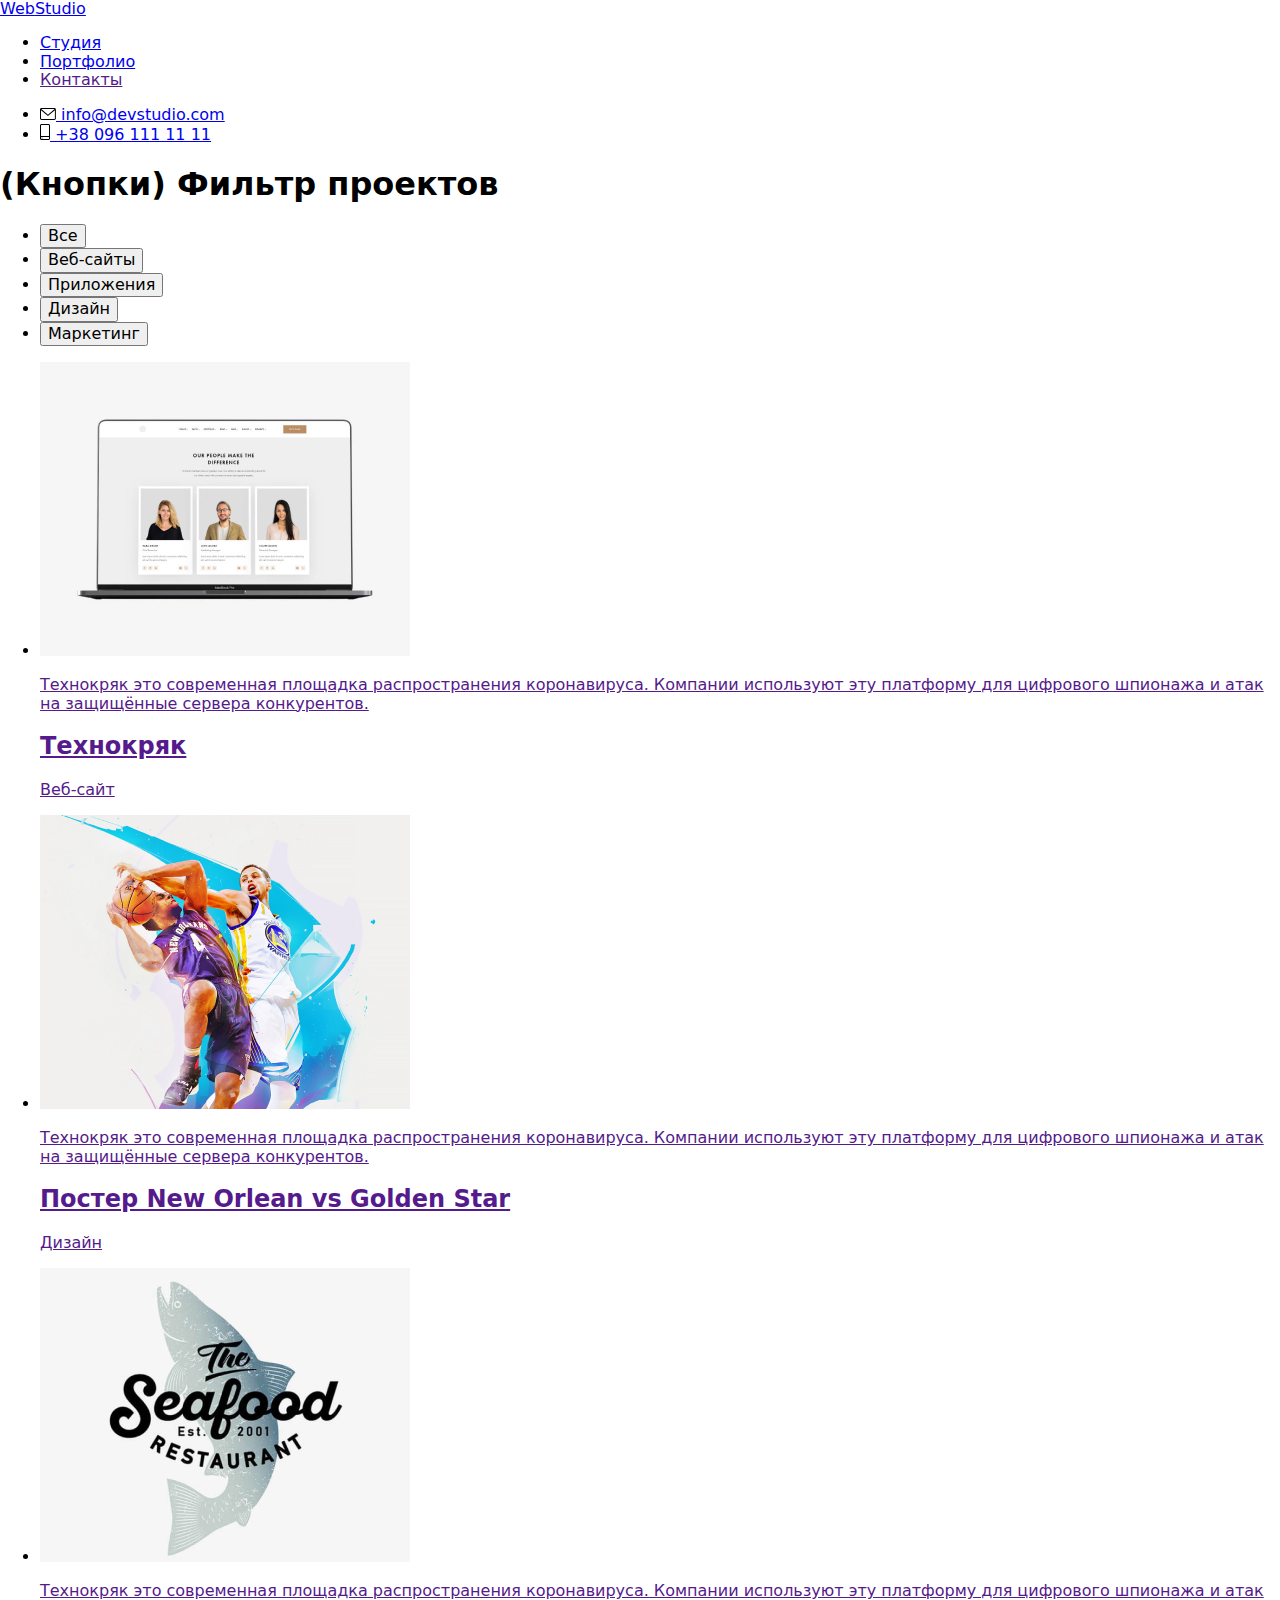
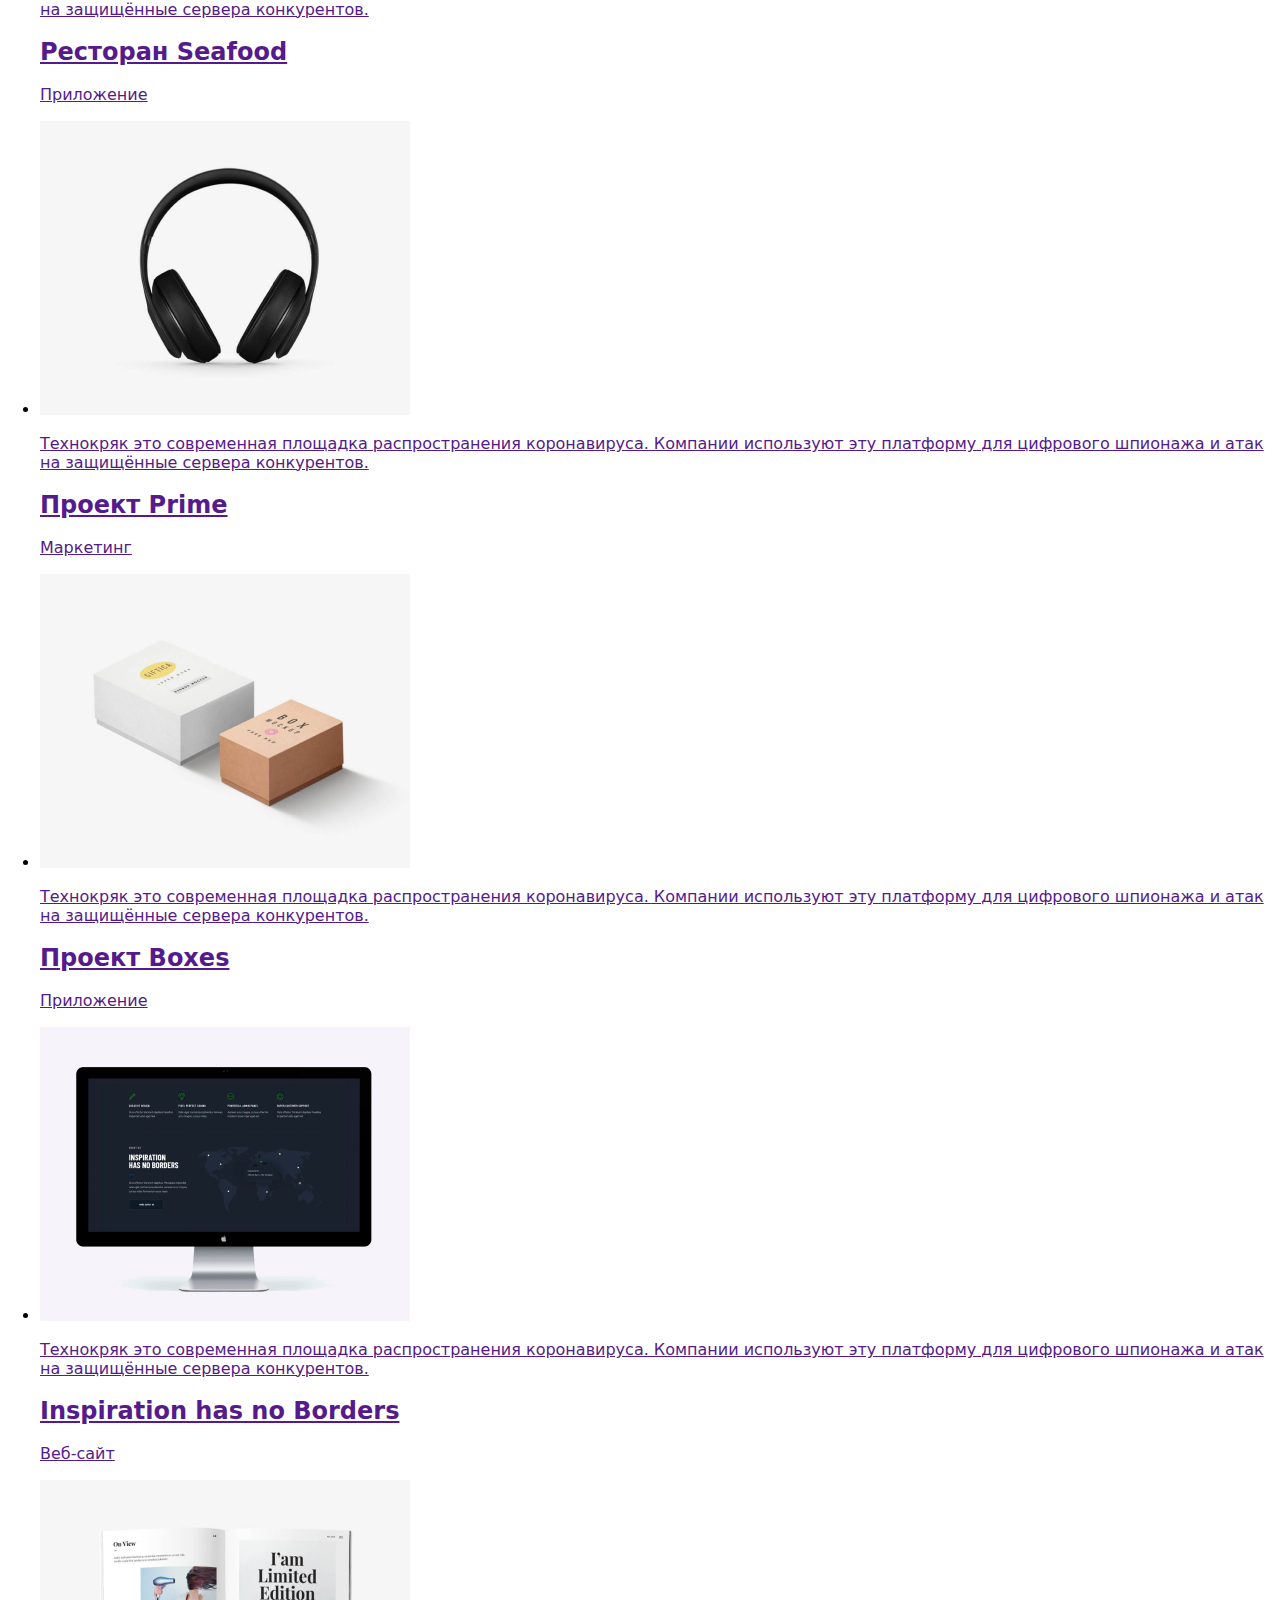
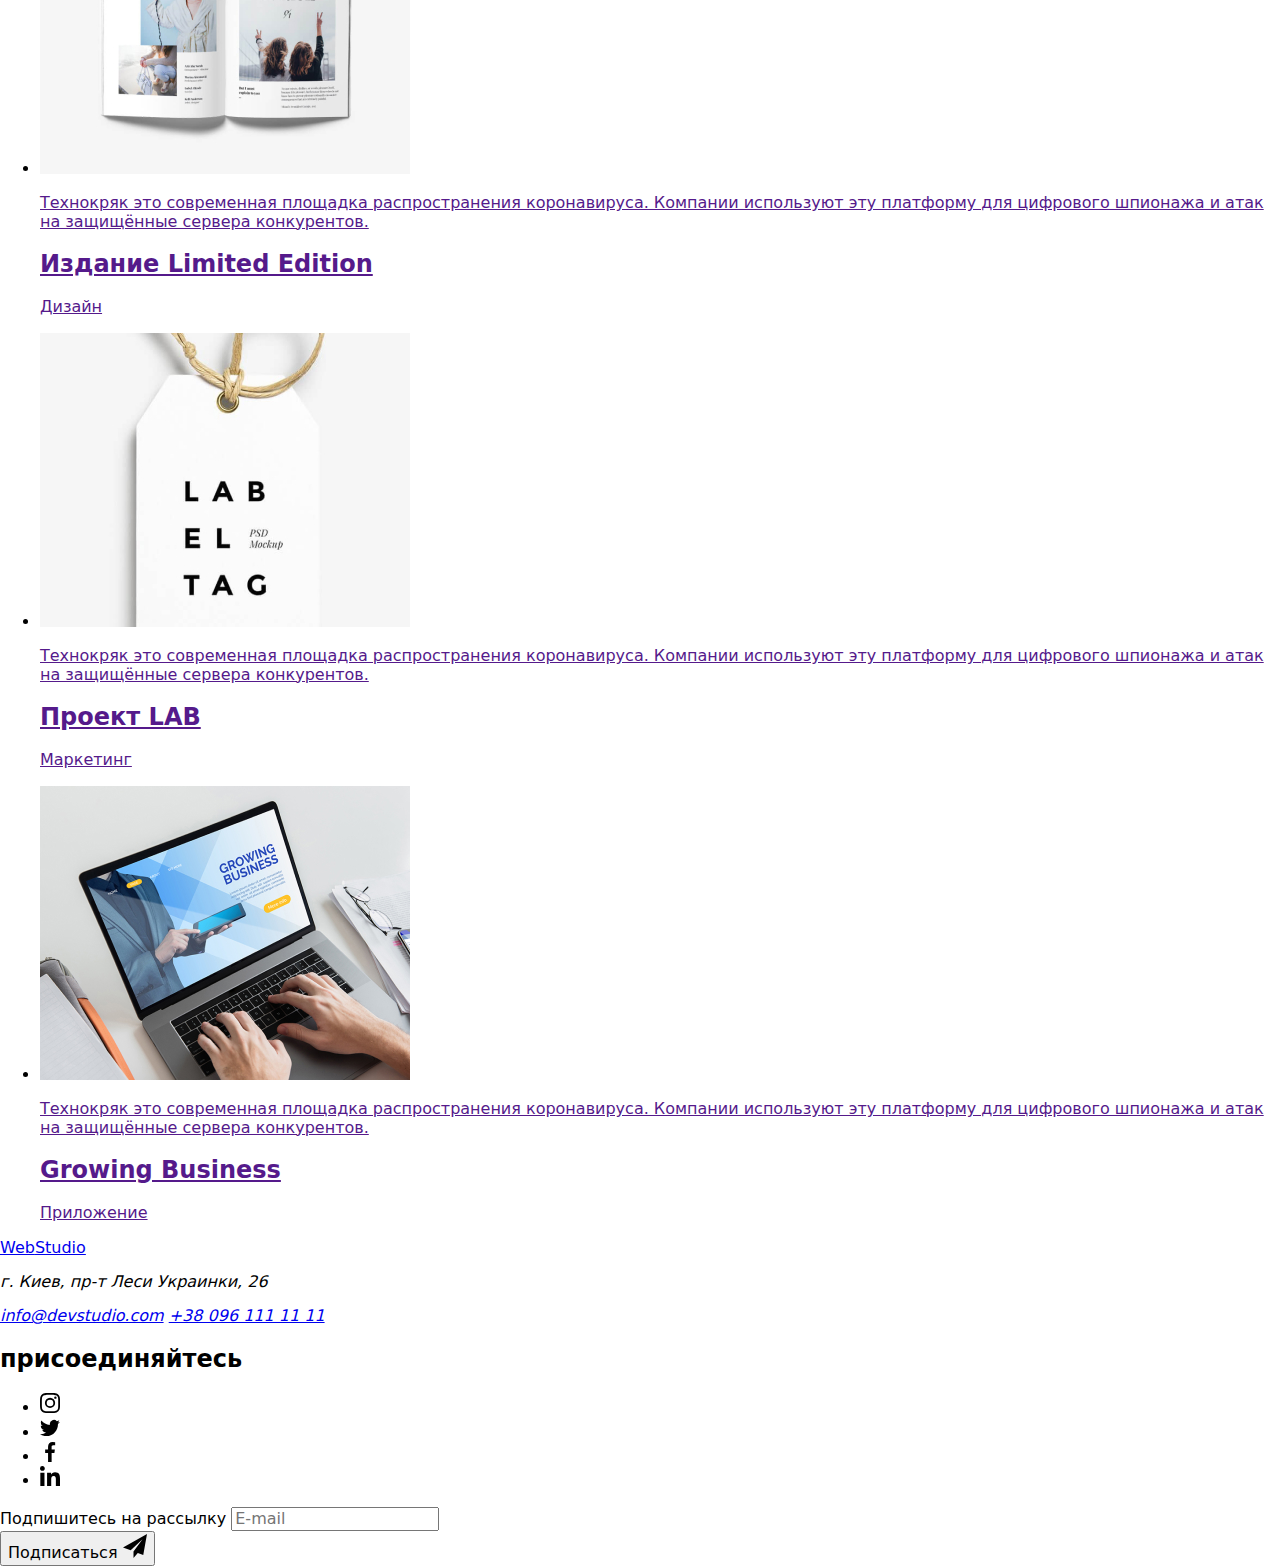
==== commit 4364595b: "добавляем папки с файлами для scss" ====
--- a/portfolio.html
+++ b/portfolio.html
@@ -8,9 +8,9 @@
     <title>Document</title>
     <link href="https://fonts.googleapis.com/css2?family=Raleway:wght@700&family=Roboto:wght@400;500;700;900&display=swap"
         rel="stylesheet">
-    <link rel="stylesheet"
-        href="https://cdnjs.cloudflare.com/ajax/libs/modern-normalize/1.1.0/modern-normalize.min.css">
-    <link rel="stylesheet" href="./css/styles.css">
+    <!-- <link rel="stylesheet"
+        href="https://cdnjs.cloudflare.com/ajax/libs/modern-normalize/1.1.0/modern-normalize.min.css"> -->
+    <link rel="stylesheet" href="./css/profile.min.css">
 </head>
 
 <body class="page">
--- a/css/profile.min.css
+++ b/css/profile.min.css
@@ -0,0 +1,2 @@
+/*! modern-normalize v1.1.0 | MIT License | https://github.com/sindresorhus/modern-normalize */*,::before,::after{-webkit-box-sizing:border-box;box-sizing:border-box}html{line-height:1.15;-webkit-text-size-adjust:100%;-moz-tab-size:4;-o-tab-size:4;tab-size:4}body{margin:0;font-family:system-ui,-apple-system,"Segoe UI",Roboto,Helvetica,Arial,sans-serif,"Apple Color Emoji","Segoe UI Emoji"}hr{height:0;color:inherit}abbr[title]{-webkit-text-decoration:underline dotted;text-decoration:underline dotted}b,strong{font-weight:bolder}code,kbd,samp,pre{font-family:ui-monospace, SFMono-Regular, Consolas, 'Liberation Mono', Menlo, monospace;font-size:1em}small{font-size:80%}sub,sup{font-size:75%;line-height:0;position:relative;vertical-align:baseline}sub{bottom:-0.25em}sup{top:-0.5em}table{text-indent:0;border-color:inherit}button,input,optgroup,select,textarea{font-family:inherit;font-size:100%;line-height:1.15;margin:0}button,select{text-transform:none}button,[type='button'],[type='reset'],[type='submit']{-webkit-appearance:button}::-moz-focus-inner{border-style:none;padding:0}:-moz-focusring{outline:1px dotted ButtonText}:-moz-ui-invalid{box-shadow:none}legend{padding:0}progress{vertical-align:baseline}::-webkit-inner-spin-button,::-webkit-outer-spin-button{height:auto}[type='search']{-webkit-appearance:textfield;outline-offset:-2px}::-webkit-search-decoration{-webkit-appearance:none}::-webkit-file-upload-button{-webkit-appearance:button;font:inherit}summary{display:list-item}
+/*# sourceMappingURL=profile.min.css.map */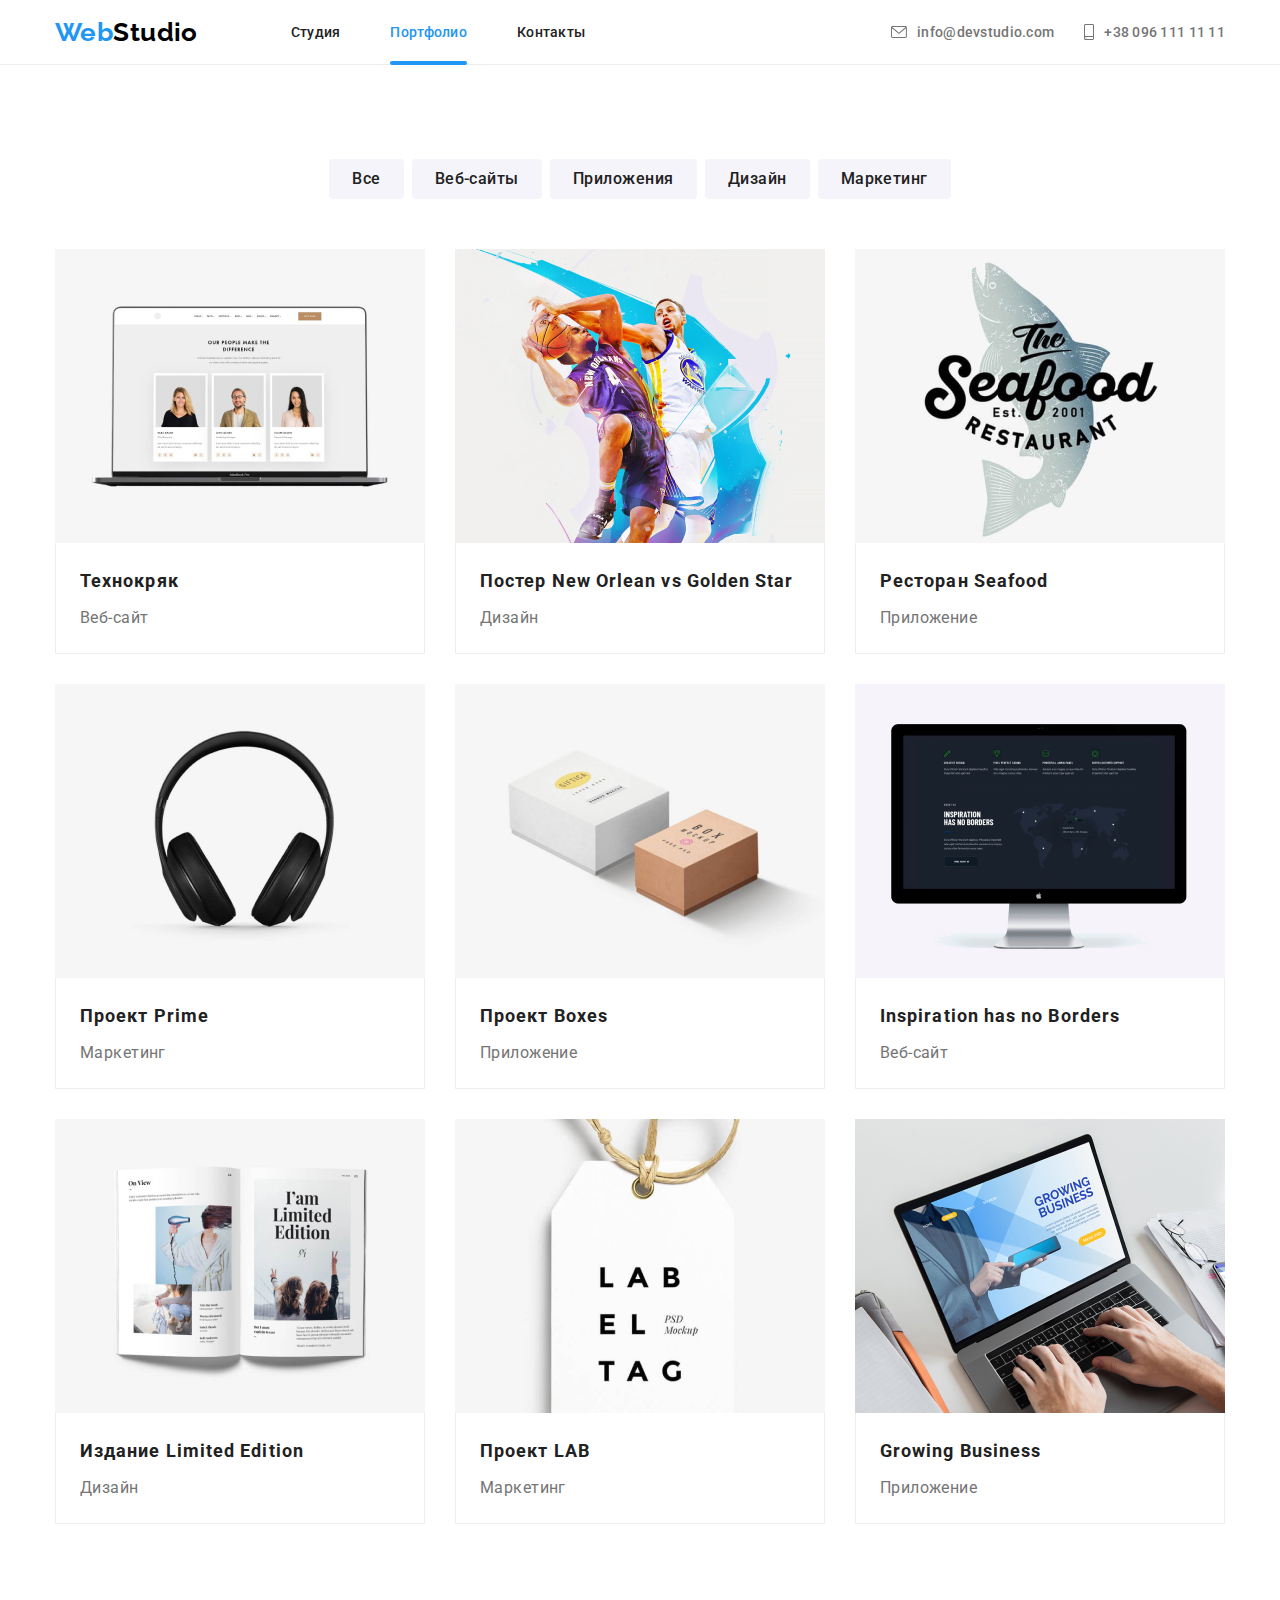
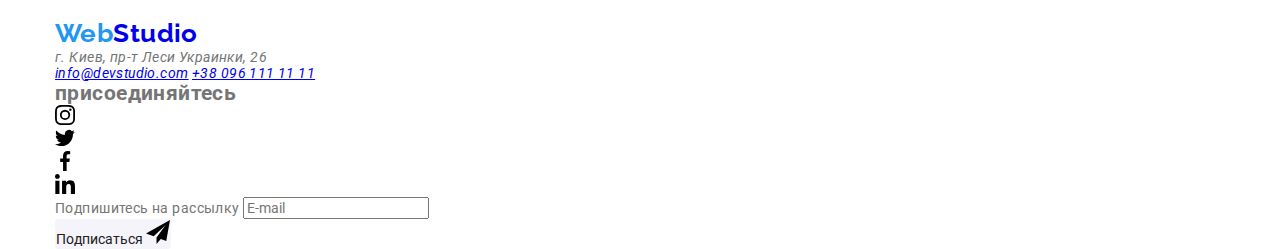
==== commit 7c58e95b: "добавляю scss" ====
--- a/portfolio.html
+++ b/portfolio.html
@@ -8,8 +8,6 @@
     <title>Document</title>
     <link href="https://fonts.googleapis.com/css2?family=Raleway:wght@700&family=Roboto:wght@400;500;700;900&display=swap"
         rel="stylesheet">
-    <!-- <link rel="stylesheet"
-        href="https://cdnjs.cloudflare.com/ajax/libs/modern-normalize/1.1.0/modern-normalize.min.css"> -->
     <link rel="stylesheet" href="./css/profile.min.css">
 </head>
 
@@ -18,20 +16,21 @@
     <header class="page-header">
         <div class="conteiner page-header__conteiner">
             <!--раздел основной навигации-->
-            <nav class="main-nav conteiner__main-nav">
+            <nav class="main-nav">
                 <!--логотип хедер-->
-                <a href="./index.html" class="logo main-nav__logo">
+                <a href="./index.html" class="logo main-nav__logo main-nav__logo--color">
                     <span class="logo__accent">Web</span>Studio
                 </a>
                 <!-- навигация по сайту -->
-                <ul class="site-nav main-nav__site-nav list">
-                    <li class="site-nav__item"><a href="./index.html" class="site-nav__link">Студия</a></li>
+                <ul class="site-nav list">
+                    <li class="site-nav__item"><a href="./index.html"
+                            class="site-nav__link">Студия</a></li>
                     <li class="site-nav__item"><a href="./portfolio.html" class="site-nav__link site-nav__link--current">Портфолио</a></li>
                     <li class="site-nav__item"><a href="" class="site-nav__link">Контакты</a></li>
                 </ul>
             </nav>
             <!--контакты хедер-->
-            <ul class="contact-nav conteiner__contact-nav list">
+            <ul class="contact-nav contact-nav--end list">
                 <li class="contact-nav__item">
                     <a href="mailto:info@devstudio.com" class="contact-nav__link">
                         <svg class="contact-nav__icon" width="16" height="12">
@@ -57,9 +56,9 @@
         <section class="portfolio-section">
             <div class="conteiner">
                 <!-- этот тег будет скрыт -->
-                <h1 class="section-title section-title--not-displaye">(Кнопки) Фильтр проектов</h1>
+                <h1 class="section-title section-title--margin section-title--margin--not-displaye">(Кнопки) Фильтр проектов</h1>
                 <!-- список кнопок -->
-                <ul class="filter list">
+                <ul class="filter filter--end list">
                     <li class="filter__items">
                         <button class="button filter__button" type="button">Все</button>
                     </li>
@@ -78,9 +77,9 @@
                 </ul>
                 
                 <!-- список проектов -->
-                <ul class="works-list list">
-
-                    <li class="product works-list__product">
+                <ul class="works-list works-list--negative-offset list">
+
+                    <li class="product product--end">
                         <a class="product__link" href="">
                             <div class="product__description">
                                 <img class="image" src="./images/imglistworks1.jpg" alt="Технокряк Веб-сайт" width="370">
@@ -89,14 +88,14 @@
                                     шпионажа и атак на защищённые сервера конкурентов.
                                 </p>
                             </div>
-                            <div class="thumb product__thumb">
+                            <div class="thumb">
                                 <h2 class="thumb__title">Технокряк</h2>
                                 <p class="thumb__text">Веб-сайт</p>
                             </div>
                         </a>
                     </li>
                     
-                    <li class="product works-list__product">
+                    <li class="product product--end">
                         <a class="product__link" href="">
                             <div class="product__description">
                                 <img class="image" src="./images/imglistworks2.jpg" alt="Дизайн постера Новый Орлеан против Голден Стар" width="370">
@@ -105,14 +104,14 @@
                                     шпионажа и атак на защищённые сервера конкурентов.
                                 </p>
                             </div>
-                            <div class="thumb product__thumb">
+                            <div class="thumb">
                                 <h2 class="thumb__title">Постер New Orlean vs Golden Star</h2>
                                 <p class="thumb__text">Дизайн</p>
                             </div>
                         </a>
                     </li>
 
-                    <li class="product works-list__product">
+                    <li class="product product--end">
                         <a class="product__link" href="">
                             <div class="product__description">
                                 <img class="image" src="./images/imglistworks3.jpg" alt="Приложениея для ресторана морепродуктов Сифуд" width="370">
@@ -121,14 +120,14 @@
                                     шпионажа и атак на защищённые сервера конкурентов.
                                 </p>
                             </div>
-                            <div class="thumb product__thumb">
+                            <div class="thumb">
                                 <h2 class="thumb__title">Ресторан Seafood</h2>
                                 <p class="thumb__text">Приложение</p>
                             </div>
                         </a>
                     </li>
 
-                    <li class="product works-list__product">
+                    <li class="product product--end">
                         <a class="product__link" href="">
                             <div class="product__description">
                                 <img class="image" src="./images/imglistworks4.jpg" alt="Проект прайм Маркетинг" width="370">
@@ -137,14 +136,14 @@
                                     шпионажа и атак на защищённые сервера конкурентов.
                                 </p>
                             </div>
-                            <div class="thumb product__thumb">
+                            <div class="thumb">
                                 <h2 class="thumb__title">Проект Prime</h2>
                                 <p class="thumb__text">Маркетинг</p>
                             </div>
                         </a>
                     </li>
 
-                    <li class="product works-list__product">
+                    <li class="product product--end">
                         <a class="product__link" href="">
                             <div class="product__description">
                                 <img class="image" src="./images/imglistworks5.jpg" alt="Проект Коробки Приложение" width="370">
@@ -153,14 +152,14 @@
                                     шпионажа и атак на защищённые сервера конкурентов.
                                 </p>
                             </div>
-                            <div class="thumb product__thumb">
+                            <div class="thumb">
                                 <h2 class="thumb__title">Проект Boxes</h2>
                                 <p class="thumb__text">Приложение</p>
                             </div>
                         </a>
                     </li>
 
-                    <li class="product works-list__product">
+                    <li class="product product--end">
                         <a class="product__link" href="">
                             <div class="product__description">
                                 <img class="image" src="./images/imglistworks6.jpg" alt="Веб-сайт У вдохновения нет границ" width="370">
@@ -169,14 +168,14 @@
                                     шпионажа и атак на защищённые сервера конкурентов.
                                 </p>
                             </div>
-                            <div class="thumb product__thumb">
+                            <div class="thumb">
                                 <h2 class="thumb__title">Inspiration has no Borders</h2>
                                 <p class="thumb__text">Веб-сайт</p>
                             </div>
                         </a>
                     </li>
 
-                    <li class="product works-list__product">
+                    <li class="product product--end">
                         <a class="product__link" href="">
                             <div class="product__description">
                                 <img class="image" src="./images/imglistworks7.jpg" alt="дизайн издания с названием Ограниченный выпуск" width="370">
@@ -185,14 +184,14 @@
                                     шпионажа и атак на защищённые сервера конкурентов.
                                 </p>
                             </div>
-                            <div class="thumb product__thumb">
+                            <div class="thumb">
                                 <h2 class="thumb__title">Издание Limited Edition</h2>
                                 <p class="thumb__text">Дизайн</p>
                             </div>
                         </a>
                     </li>
 
-                    <li class="product works-list__product">
+                    <li class="product product--end">
                         <a class="product__link" href="">
                             <div class="product__description">
                                 <img class="image" src="./images/imglistworks8.jpg" alt="Проект ЛАБ Маркетинг" width="370">
@@ -201,14 +200,14 @@
                                     шпионажа и атак на защищённые сервера конкурентов.
                                 </p>
                             </div>
-                            <div class="thumb product__thumb">
+                            <div class="thumb">
                                 <h2 class="thumb__title">Проект LAB</h2>
                                 <p class="thumb__text">Маркетинг</p>
                             </div>
                         </a>
                     </li>
 
-                    <li class="product works-list__product">
+                    <li class="product product--end">
                         <a class="product__link" href="">
                             <div class="product__description">
                                 <img class="image" src="./images/imglistworks9.jpg" alt="Приложение Растущий бизнес" width="370">
@@ -217,7 +216,7 @@
                                     шпионажа и атак на защищённые сервера конкурентов.
                                 </p>
                             </div>
-                            <div class="thumb product__thumb">
+                            <div class="thumb">
                                 <h2 class="thumb__title">Growing Business</h2>
                                 <p class="thumb__text">Приложение</p>
                             </div>
@@ -233,14 +232,14 @@
     <footer class="page-footer">
         <div class="conteiner page-footer__conteiner">
     
-            <div class="logo-and-contacts">
+            <div>
                 <!--логотип футер-->
-                <a href="./index.html" class="logo logo-and-contacts__logo">
+                <a href="./index.html" class="logo page-footer__logo">
                     <span class="logo__accent">Web</span>Studio
                 </a>
     
                 <!--контакты футер-->
-                <address class="contact-footer logo-and-contacts__contact-footer list">
+                <address class="contact-footer page-footer__contact-footer list">
                     <p class="contact-footer__text">г. Киев, пр-т Леси Украинки, 26</p>
                     <a class="contact-footer__link" href="mailto:info@devstudio.com">info@devstudio.com</a>
                     <a class="contact-footer__link" href="tel:+380961111111">+38 096 111 11 11</a>
--- a/css/profile.min.css
+++ b/css/profile.min.css
@@ -1,2 +1,2 @@
-/*! modern-normalize v1.1.0 | MIT License | https://github.com/sindresorhus/modern-normalize */*,::before,::after{-webkit-box-sizing:border-box;box-sizing:border-box}html{line-height:1.15;-webkit-text-size-adjust:100%;-moz-tab-size:4;-o-tab-size:4;tab-size:4}body{margin:0;font-family:system-ui,-apple-system,"Segoe UI",Roboto,Helvetica,Arial,sans-serif,"Apple Color Emoji","Segoe UI Emoji"}hr{height:0;color:inherit}abbr[title]{-webkit-text-decoration:underline dotted;text-decoration:underline dotted}b,strong{font-weight:bolder}code,kbd,samp,pre{font-family:ui-monospace, SFMono-Regular, Consolas, 'Liberation Mono', Menlo, monospace;font-size:1em}small{font-size:80%}sub,sup{font-size:75%;line-height:0;position:relative;vertical-align:baseline}sub{bottom:-0.25em}sup{top:-0.5em}table{text-indent:0;border-color:inherit}button,input,optgroup,select,textarea{font-family:inherit;font-size:100%;line-height:1.15;margin:0}button,select{text-transform:none}button,[type='button'],[type='reset'],[type='submit']{-webkit-appearance:button}::-moz-focus-inner{border-style:none;padding:0}:-moz-focusring{outline:1px dotted ButtonText}:-moz-ui-invalid{box-shadow:none}legend{padding:0}progress{vertical-align:baseline}::-webkit-inner-spin-button,::-webkit-outer-spin-button{height:auto}[type='search']{-webkit-appearance:textfield;outline-offset:-2px}::-webkit-search-decoration{-webkit-appearance:none}::-webkit-file-upload-button{-webkit-appearance:button;font:inherit}summary{display:list-item}
+/*! modern-normalize v1.1.0 | MIT License | https://github.com/sindresorhus/modern-normalize */*,::before,::after{-webkit-box-sizing:border-box;box-sizing:border-box}html{line-height:1.15;-webkit-text-size-adjust:100%;-moz-tab-size:4;-o-tab-size:4;tab-size:4}body{margin:0;font-family:system-ui,-apple-system,"Segoe UI",Roboto,Helvetica,Arial,sans-serif,"Apple Color Emoji","Segoe UI Emoji"}hr{height:0;color:inherit}abbr[title]{-webkit-text-decoration:underline dotted;text-decoration:underline dotted}b,strong{font-weight:bolder}code,kbd,samp,pre{font-family:ui-monospace, SFMono-Regular, Consolas, 'Liberation Mono', Menlo, monospace;font-size:1em}small{font-size:80%}sub,sup{font-size:75%;line-height:0;position:relative;vertical-align:baseline}sub{bottom:-0.25em}sup{top:-0.5em}table{text-indent:0;border-color:inherit}button,input,optgroup,select,textarea{font-family:inherit;font-size:100%;line-height:1.15;margin:0}button,select{text-transform:none}button,[type='button'],[type='reset'],[type='submit']{-webkit-appearance:button}::-moz-focus-inner{border-style:none;padding:0}:-moz-focusring{outline:1px dotted ButtonText}:-moz-ui-invalid{box-shadow:none}legend{padding:0}progress{vertical-align:baseline}::-webkit-inner-spin-button,::-webkit-outer-spin-button{height:auto}[type='search']{-webkit-appearance:textfield;outline-offset:-2px}::-webkit-search-decoration{-webkit-appearance:none}::-webkit-file-upload-button{-webkit-appearance:button;font:inherit}summary{display:list-item}body{color:#757575;background-color:#fff;font-family:Roboto, sans-serif;letter-spacing:0.03em;font-size:14px}img{display:block;width:100%;height:auto}h1,h2,h3,h4,h5,h6,p{margin:0}.site-nav,.contact-nav,.feature-list,.skills-list,.team-list,.social-links,.list-clients,.contact-footer,.filter,.works-list{padding:0;margin:0;list-style:none}.conteiner{width:1200px;margin-left:auto;margin-right:auto;padding-left:15px;padding-right:15px}.button--primary,.filter__button{color:#212121;background-color:#f5f4fa;cursor:pointer;border-radius:4px;border:1px solid transparent;padding:0;margin:0}.feature-section,.team-section,.clients-section,.skills-section,.portfolio-section{padding-top:94px;padding-bottom:94px}.page-header{background-color:#fff;border-bottom:1px solid #ececec}.page-header__conteiner{display:-webkit-box;display:-ms-flexbox;display:flex;-webkit-box-align:center;-ms-flex-align:center;align-items:center;-ms-flex-wrap:wrap;flex-wrap:wrap}.main-nav{display:-webkit-box;display:-ms-flexbox;display:flex;-webkit-box-align:center;-ms-flex-align:center;align-items:center;-ms-flex-wrap:wrap;flex-wrap:wrap}.main-nav__logo{margin-right:93px}.main-nav__logo--color{color:#000}.logo{font-family:Raleway, cursive;font-weight:bold;font-size:26px;line-height:1.19;text-decoration:none}.logo__accent{color:#2196f3}.site-nav{display:-webkit-box;display:-ms-flexbox;display:flex;-webkit-box-align:center;-ms-flex-align:center;align-items:center;-ms-flex-wrap:wrap;flex-wrap:wrap}.site-nav__item:not(:last-child){margin-right:50px}.site-nav__link{display:block;padding:24px 0;color:#212121;font-weight:500;line-height:1.15;letter-spacing:0.02em;text-decoration:none;-webkit-transition-property:color;transition-property:color;-webkit-transition-duration:250ms;transition-duration:250ms;-webkit-transition-timing-function:cubic-bezier(0.4, 0, 0.2, 1);transition-timing-function:cubic-bezier(0.4, 0, 0.2, 1)}.site-nav__link--current{color:#2196f3;position:relative}.site-nav__link--current::after{content:' ';position:absolute;left:0;bottom:-1px;width:100%;min-height:4px;border-radius:4px;background-color:#2196f3}.site-nav__link:hover,.site-nav__link:focus{color:#2196f3;fill:#2196f3}.contact-nav{display:-webkit-box;display:-ms-flexbox;display:flex;-webkit-box-align:center;-ms-flex-align:center;align-items:center;-ms-flex-wrap:wrap;flex-wrap:wrap}.contact-nav__item:not(:last-child){margin-right:30px}.contact-nav__link{display:-webkit-box;display:-ms-flexbox;display:flex;padding:24px 0;color:#757575;fill:#757575;-webkit-box-align:center;-ms-flex-align:center;align-items:center;font-weight:500;line-height:1.15;letter-spacing:0.02em;text-decoration:none;-webkit-transition-property:color, fill;transition-property:color, fill;-webkit-transition-duration:250ms;transition-duration:250ms;-webkit-transition-timing-function:cubic-bezier(0.4, 0, 0.2, 1);transition-timing-function:cubic-bezier(0.4, 0, 0.2, 1)}.contact-nav__link:hover,.contact-nav__link:focus{color:#2196f3;fill:#2196f3}.contact-nav__icon{margin-right:10px}.contact-nav--end{margin-left:auto}.filter{display:-webkit-box;display:-ms-flexbox;display:flex;-webkit-box-pack:center;-ms-flex-pack:center;justify-content:center}.filter__items:not(:last-child){margin-right:8px}.filter__button{font-family:inherit;font-weight:500;font-size:16px;line-height:1.62;letter-spacing:0.03em;padding:6px 22px;-webkit-transition-property:color, background-color, -webkit-box-shadow;transition-property:color, background-color, -webkit-box-shadow;transition-property:color, background-color, box-shadow;transition-property:color, background-color, box-shadow, -webkit-box-shadow;-webkit-transition-duration:250ms;transition-duration:250ms;-webkit-transition-timing-function:cubic-bezier(0.4, 0, 0.2, 1);transition-timing-function:cubic-bezier(0.4, 0, 0.2, 1)}.filter__button:hover,.filter__button:focus{color:#fff;background-color:#2196f3;-webkit-box-shadow:0px 3px 1px rgba(0,0,0,0.1),0px 1px 2px rgba(0,0,0,0.08),0px 2px 2px rgba(0,0,0,0.12);box-shadow:0px 3px 1px rgba(0,0,0,0.1),0px 1px 2px rgba(0,0,0,0.08),0px 2px 2px rgba(0,0,0,0.12)}.filter--end{margin-bottom:50px}.section-title{font-weight:bold;font-size:36px;line-height:1.16;text-align:center;color:#212121}.section-title--margin{margin-top:0;margin-bottom:50px}.section-title--margin--not-displaye{position:absolute;width:1px;height:1px;margin:-1px;border:0;padding:0;clip:rect(0 0 0 0);overflow:hidden}.works-list{display:-webkit-box;display:-ms-flexbox;display:flex;-ms-flex-wrap:wrap;flex-wrap:wrap}.works-list--negative-offset{margin-left:-30px;margin-top:-30px}.product{-ms-flex-preferred-size:calc(100% / 3 - 30px);flex-basis:calc(100% / 3 - 30px)}.product__link{display:block;text-decoration:none;-webkit-transition-property:-webkit-box-shadow;transition-property:-webkit-box-shadow;transition-property:box-shadow;transition-property:box-shadow, -webkit-box-shadow;-webkit-transition-duration:250ms;transition-duration:250ms;-webkit-transition-timing-function:cubic-bezier(0.4, 0, 0.2, 1);transition-timing-function:cubic-bezier(0.4, 0, 0.2, 1)}.product__link:hover,.product__link:focus{-webkit-box-shadow:0px 1px 1px rgba(0,0,0,0.12),0px 4px 4px rgba(0,0,0,0.06),1px 4px 6px rgba(0,0,0,0.16);box-shadow:0px 1px 1px rgba(0,0,0,0.12),0px 4px 4px rgba(0,0,0,0.06),1px 4px 6px rgba(0,0,0,0.16)}.product__description{position:relative;overflow:hidden}.product__text{position:absolute;width:100%;height:100%;top:0;left:0;padding:63px 24px;background-color:rgba(33,150,243,0.9);color:#fff;font-size:18px;line-height:1.55;-webkit-transform:translateY(101%);transform:translateY(101%);-webkit-transition-property:-webkit-transform;transition-property:-webkit-transform;transition-property:transform;transition-property:transform, -webkit-transform;-webkit-transition-duration:250ms;transition-duration:250ms;-webkit-transition-timing-function:cubic-bezier(0.4, 0, 0.2, 1);transition-timing-function:cubic-bezier(0.4, 0, 0.2, 1)}.product:hover .product__text,.product__link:focus .product__text{-webkit-transform:translateY(0);transform:translateY(0)}.product--end{margin-left:30px;margin-top:30px}.thumb{border:solid 1px #eee;border-top:0;padding:20px 24px}.thumb .thumb__title{font-weight:bold;font-size:18px;line-height:2;letter-spacing:0.06em;color:#212121;margin:0 0 4px}.thumb .thumb__text{font-size:16px;line-height:1.87;color:#757575}
 /*# sourceMappingURL=profile.min.css.map */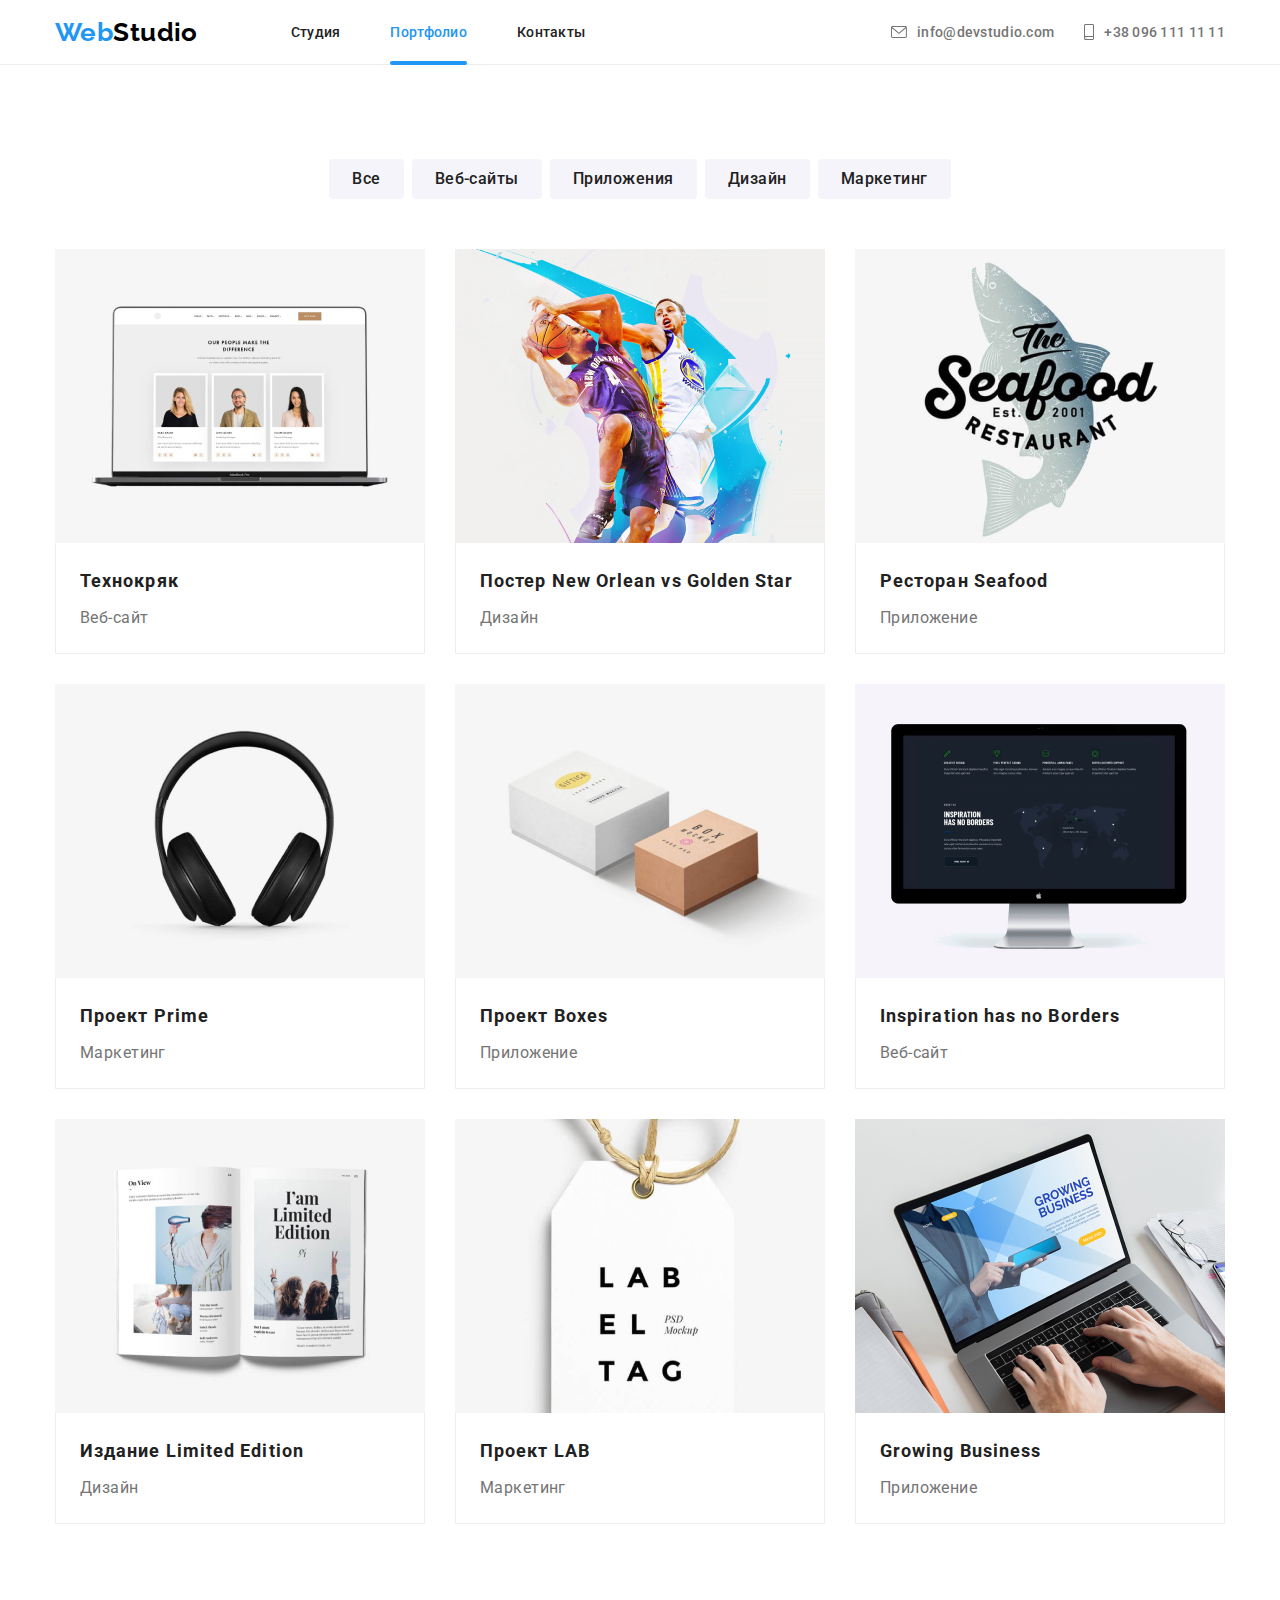
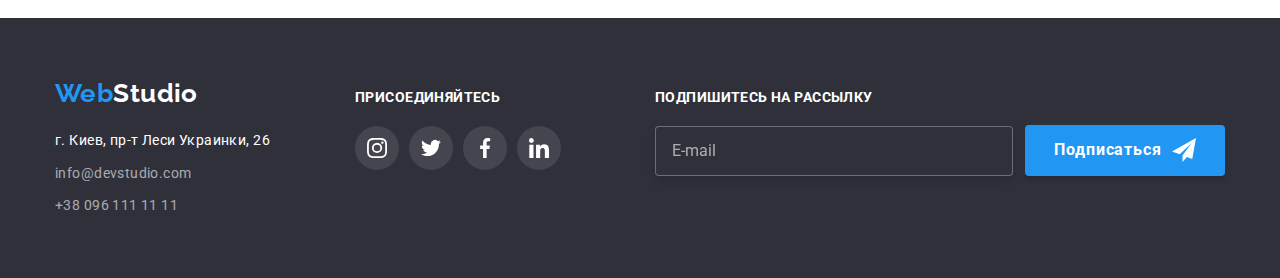
==== commit d6c5a654: "редактирую scss" ====
--- a/portfolio.html
+++ b/portfolio.html
@@ -23,8 +23,7 @@
                 </a>
                 <!-- навигация по сайту -->
                 <ul class="site-nav list">
-                    <li class="site-nav__item"><a href="./index.html"
-                            class="site-nav__link">Студия</a></li>
+                    <li class="site-nav__item"><a href="./index.html" class="site-nav__link">Студия</a></li>
                     <li class="site-nav__item"><a href="./portfolio.html" class="site-nav__link site-nav__link--current">Портфолио</a></li>
                     <li class="site-nav__item"><a href="" class="site-nav__link">Контакты</a></li>
                 </ul>
@@ -79,7 +78,7 @@
                 <!-- список проектов -->
                 <ul class="works-list works-list--negative-offset list">
 
-                    <li class="product product--end">
+                    <li class="product works-list__product">
                         <a class="product__link" href="">
                             <div class="product__description">
                                 <img class="image" src="./images/imglistworks1.jpg" alt="Технокряк Веб-сайт" width="370">
@@ -95,7 +94,7 @@
                         </a>
                     </li>
                     
-                    <li class="product product--end">
+                    <li class="product works-list__product">
                         <a class="product__link" href="">
                             <div class="product__description">
                                 <img class="image" src="./images/imglistworks2.jpg" alt="Дизайн постера Новый Орлеан против Голден Стар" width="370">
@@ -111,7 +110,7 @@
                         </a>
                     </li>
 
-                    <li class="product product--end">
+                    <li class="product works-list__product">
                         <a class="product__link" href="">
                             <div class="product__description">
                                 <img class="image" src="./images/imglistworks3.jpg" alt="Приложениея для ресторана морепродуктов Сифуд" width="370">
@@ -127,7 +126,7 @@
                         </a>
                     </li>
 
-                    <li class="product product--end">
+                    <li class="product works-list__product">
                         <a class="product__link" href="">
                             <div class="product__description">
                                 <img class="image" src="./images/imglistworks4.jpg" alt="Проект прайм Маркетинг" width="370">
@@ -143,7 +142,7 @@
                         </a>
                     </li>
 
-                    <li class="product product--end">
+                    <li class="product works-list__product">
                         <a class="product__link" href="">
                             <div class="product__description">
                                 <img class="image" src="./images/imglistworks5.jpg" alt="Проект Коробки Приложение" width="370">
@@ -159,7 +158,7 @@
                         </a>
                     </li>
 
-                    <li class="product product--end">
+                    <li class="product works-list__product">
                         <a class="product__link" href="">
                             <div class="product__description">
                                 <img class="image" src="./images/imglistworks6.jpg" alt="Веб-сайт У вдохновения нет границ" width="370">
@@ -175,7 +174,7 @@
                         </a>
                     </li>
 
-                    <li class="product product--end">
+                    <li class="product works-list__product">
                         <a class="product__link" href="">
                             <div class="product__description">
                                 <img class="image" src="./images/imglistworks7.jpg" alt="дизайн издания с названием Ограниченный выпуск" width="370">
@@ -191,7 +190,7 @@
                         </a>
                     </li>
 
-                    <li class="product product--end">
+                    <li class="product works-list__product">
                         <a class="product__link" href="">
                             <div class="product__description">
                                 <img class="image" src="./images/imglistworks8.jpg" alt="Проект ЛАБ Маркетинг" width="370">
@@ -207,7 +206,7 @@
                         </a>
                     </li>
 
-                    <li class="product product--end">
+                    <li class="product works-list__product">
                         <a class="product__link" href="">
                             <div class="product__description">
                                 <img class="image" src="./images/imglistworks9.jpg" alt="Приложение Растущий бизнес" width="370">
--- a/css/profile.min.css
+++ b/css/profile.min.css
@@ -1,2 +1,2 @@
-/*! modern-normalize v1.1.0 | MIT License | https://github.com/sindresorhus/modern-normalize */*,::before,::after{-webkit-box-sizing:border-box;box-sizing:border-box}html{line-height:1.15;-webkit-text-size-adjust:100%;-moz-tab-size:4;-o-tab-size:4;tab-size:4}body{margin:0;font-family:system-ui,-apple-system,"Segoe UI",Roboto,Helvetica,Arial,sans-serif,"Apple Color Emoji","Segoe UI Emoji"}hr{height:0;color:inherit}abbr[title]{-webkit-text-decoration:underline dotted;text-decoration:underline dotted}b,strong{font-weight:bolder}code,kbd,samp,pre{font-family:ui-monospace, SFMono-Regular, Consolas, 'Liberation Mono', Menlo, monospace;font-size:1em}small{font-size:80%}sub,sup{font-size:75%;line-height:0;position:relative;vertical-align:baseline}sub{bottom:-0.25em}sup{top:-0.5em}table{text-indent:0;border-color:inherit}button,input,optgroup,select,textarea{font-family:inherit;font-size:100%;line-height:1.15;margin:0}button,select{text-transform:none}button,[type='button'],[type='reset'],[type='submit']{-webkit-appearance:button}::-moz-focus-inner{border-style:none;padding:0}:-moz-focusring{outline:1px dotted ButtonText}:-moz-ui-invalid{box-shadow:none}legend{padding:0}progress{vertical-align:baseline}::-webkit-inner-spin-button,::-webkit-outer-spin-button{height:auto}[type='search']{-webkit-appearance:textfield;outline-offset:-2px}::-webkit-search-decoration{-webkit-appearance:none}::-webkit-file-upload-button{-webkit-appearance:button;font:inherit}summary{display:list-item}body{color:#757575;background-color:#fff;font-family:Roboto, sans-serif;letter-spacing:0.03em;font-size:14px}img{display:block;width:100%;height:auto}h1,h2,h3,h4,h5,h6,p{margin:0}.site-nav,.contact-nav,.feature-list,.skills-list,.team-list,.social-links,.list-clients,.contact-footer,.filter,.works-list{padding:0;margin:0;list-style:none}.conteiner{width:1200px;margin-left:auto;margin-right:auto;padding-left:15px;padding-right:15px}.button--primary,.filter__button{color:#212121;background-color:#f5f4fa;cursor:pointer;border-radius:4px;border:1px solid transparent;padding:0;margin:0}.feature-section,.team-section,.clients-section,.skills-section,.portfolio-section{padding-top:94px;padding-bottom:94px}.page-header{background-color:#fff;border-bottom:1px solid #ececec}.page-header__conteiner{display:-webkit-box;display:-ms-flexbox;display:flex;-webkit-box-align:center;-ms-flex-align:center;align-items:center;-ms-flex-wrap:wrap;flex-wrap:wrap}.main-nav{display:-webkit-box;display:-ms-flexbox;display:flex;-webkit-box-align:center;-ms-flex-align:center;align-items:center;-ms-flex-wrap:wrap;flex-wrap:wrap}.main-nav__logo{margin-right:93px}.main-nav__logo--color{color:#000}.logo{font-family:Raleway, cursive;font-weight:bold;font-size:26px;line-height:1.19;text-decoration:none}.logo__accent{color:#2196f3}.site-nav{display:-webkit-box;display:-ms-flexbox;display:flex;-webkit-box-align:center;-ms-flex-align:center;align-items:center;-ms-flex-wrap:wrap;flex-wrap:wrap}.site-nav__item:not(:last-child){margin-right:50px}.site-nav__link{display:block;padding:24px 0;color:#212121;font-weight:500;line-height:1.15;letter-spacing:0.02em;text-decoration:none;-webkit-transition-property:color;transition-property:color;-webkit-transition-duration:250ms;transition-duration:250ms;-webkit-transition-timing-function:cubic-bezier(0.4, 0, 0.2, 1);transition-timing-function:cubic-bezier(0.4, 0, 0.2, 1)}.site-nav__link--current{color:#2196f3;position:relative}.site-nav__link--current::after{content:' ';position:absolute;left:0;bottom:-1px;width:100%;min-height:4px;border-radius:4px;background-color:#2196f3}.site-nav__link:hover,.site-nav__link:focus{color:#2196f3;fill:#2196f3}.contact-nav{display:-webkit-box;display:-ms-flexbox;display:flex;-webkit-box-align:center;-ms-flex-align:center;align-items:center;-ms-flex-wrap:wrap;flex-wrap:wrap}.contact-nav__item:not(:last-child){margin-right:30px}.contact-nav__link{display:-webkit-box;display:-ms-flexbox;display:flex;padding:24px 0;color:#757575;fill:#757575;-webkit-box-align:center;-ms-flex-align:center;align-items:center;font-weight:500;line-height:1.15;letter-spacing:0.02em;text-decoration:none;-webkit-transition-property:color, fill;transition-property:color, fill;-webkit-transition-duration:250ms;transition-duration:250ms;-webkit-transition-timing-function:cubic-bezier(0.4, 0, 0.2, 1);transition-timing-function:cubic-bezier(0.4, 0, 0.2, 1)}.contact-nav__link:hover,.contact-nav__link:focus{color:#2196f3;fill:#2196f3}.contact-nav__icon{margin-right:10px}.contact-nav--end{margin-left:auto}.filter{display:-webkit-box;display:-ms-flexbox;display:flex;-webkit-box-pack:center;-ms-flex-pack:center;justify-content:center}.filter__items:not(:last-child){margin-right:8px}.filter__button{font-family:inherit;font-weight:500;font-size:16px;line-height:1.62;letter-spacing:0.03em;padding:6px 22px;-webkit-transition-property:color, background-color, -webkit-box-shadow;transition-property:color, background-color, -webkit-box-shadow;transition-property:color, background-color, box-shadow;transition-property:color, background-color, box-shadow, -webkit-box-shadow;-webkit-transition-duration:250ms;transition-duration:250ms;-webkit-transition-timing-function:cubic-bezier(0.4, 0, 0.2, 1);transition-timing-function:cubic-bezier(0.4, 0, 0.2, 1)}.filter__button:hover,.filter__button:focus{color:#fff;background-color:#2196f3;-webkit-box-shadow:0px 3px 1px rgba(0,0,0,0.1),0px 1px 2px rgba(0,0,0,0.08),0px 2px 2px rgba(0,0,0,0.12);box-shadow:0px 3px 1px rgba(0,0,0,0.1),0px 1px 2px rgba(0,0,0,0.08),0px 2px 2px rgba(0,0,0,0.12)}.filter--end{margin-bottom:50px}.section-title{font-weight:bold;font-size:36px;line-height:1.16;text-align:center;color:#212121}.section-title--margin{margin-top:0;margin-bottom:50px}.section-title--margin--not-displaye{position:absolute;width:1px;height:1px;margin:-1px;border:0;padding:0;clip:rect(0 0 0 0);overflow:hidden}.works-list{display:-webkit-box;display:-ms-flexbox;display:flex;-ms-flex-wrap:wrap;flex-wrap:wrap}.works-list--negative-offset{margin-left:-30px;margin-top:-30px}.product{-ms-flex-preferred-size:calc(100% / 3 - 30px);flex-basis:calc(100% / 3 - 30px)}.product__link{display:block;text-decoration:none;-webkit-transition-property:-webkit-box-shadow;transition-property:-webkit-box-shadow;transition-property:box-shadow;transition-property:box-shadow, -webkit-box-shadow;-webkit-transition-duration:250ms;transition-duration:250ms;-webkit-transition-timing-function:cubic-bezier(0.4, 0, 0.2, 1);transition-timing-function:cubic-bezier(0.4, 0, 0.2, 1)}.product__link:hover,.product__link:focus{-webkit-box-shadow:0px 1px 1px rgba(0,0,0,0.12),0px 4px 4px rgba(0,0,0,0.06),1px 4px 6px rgba(0,0,0,0.16);box-shadow:0px 1px 1px rgba(0,0,0,0.12),0px 4px 4px rgba(0,0,0,0.06),1px 4px 6px rgba(0,0,0,0.16)}.product__description{position:relative;overflow:hidden}.product__text{position:absolute;width:100%;height:100%;top:0;left:0;padding:63px 24px;background-color:rgba(33,150,243,0.9);color:#fff;font-size:18px;line-height:1.55;-webkit-transform:translateY(101%);transform:translateY(101%);-webkit-transition-property:-webkit-transform;transition-property:-webkit-transform;transition-property:transform;transition-property:transform, -webkit-transform;-webkit-transition-duration:250ms;transition-duration:250ms;-webkit-transition-timing-function:cubic-bezier(0.4, 0, 0.2, 1);transition-timing-function:cubic-bezier(0.4, 0, 0.2, 1)}.product:hover .product__text,.product__link:focus .product__text{-webkit-transform:translateY(0);transform:translateY(0)}.product--end{margin-left:30px;margin-top:30px}.thumb{border:solid 1px #eee;border-top:0;padding:20px 24px}.thumb .thumb__title{font-weight:bold;font-size:18px;line-height:2;letter-spacing:0.06em;color:#212121;margin:0 0 4px}.thumb .thumb__text{font-size:16px;line-height:1.87;color:#757575}
+/*! modern-normalize v1.1.0 | MIT License | https://github.com/sindresorhus/modern-normalize */*,::before,::after{-webkit-box-sizing:border-box;box-sizing:border-box}html{line-height:1.15;-webkit-text-size-adjust:100%;-moz-tab-size:4;-o-tab-size:4;tab-size:4}body{margin:0;font-family:system-ui,-apple-system,"Segoe UI",Roboto,Helvetica,Arial,sans-serif,"Apple Color Emoji","Segoe UI Emoji"}hr{height:0;color:inherit}abbr[title]{-webkit-text-decoration:underline dotted;text-decoration:underline dotted}b,strong{font-weight:bolder}code,kbd,samp,pre{font-family:ui-monospace, SFMono-Regular, Consolas, 'Liberation Mono', Menlo, monospace;font-size:1em}small{font-size:80%}sub,sup{font-size:75%;line-height:0;position:relative;vertical-align:baseline}sub{bottom:-0.25em}sup{top:-0.5em}table{text-indent:0;border-color:inherit}button,input,optgroup,select,textarea{font-family:inherit;font-size:100%;line-height:1.15;margin:0}button,select{text-transform:none}button,[type='button'],[type='reset'],[type='submit']{-webkit-appearance:button}::-moz-focus-inner{border-style:none;padding:0}:-moz-focusring{outline:1px dotted ButtonText}:-moz-ui-invalid{box-shadow:none}legend{padding:0}progress{vertical-align:baseline}::-webkit-inner-spin-button,::-webkit-outer-spin-button{height:auto}[type='search']{-webkit-appearance:textfield;outline-offset:-2px}::-webkit-search-decoration{-webkit-appearance:none}::-webkit-file-upload-button{-webkit-appearance:button;font:inherit}summary{display:list-item}body{color:#757575;background-color:#fff;font-family:Roboto, sans-serif;letter-spacing:0.03em;font-size:14px}img{display:block;width:100%;height:auto}h1,h2,h3,h4,h5,h6,p{margin:0}.site-nav,.contact-nav,.feature-list,.skills-list,.team-list,.social-links,.list-clients,.contact-footer,.filter,.works-list{padding:0;margin:0;list-style:none}.conteiner{width:1200px;margin-left:auto;margin-right:auto;padding-left:15px;padding-right:15px}.button--primary,.filter__button{color:#212121;background-color:#f5f4fa;cursor:pointer;border-radius:4px;border:1px solid transparent;padding:0;margin:0}.feature-section,.team-section,.clients-section,.skills-section,.portfolio-section{padding-top:94px;padding-bottom:94px}.page-header{background-color:#fff;border-bottom:1px solid #ececec}.page-header__conteiner{display:-webkit-box;display:-ms-flexbox;display:flex;-webkit-box-align:center;-ms-flex-align:center;align-items:center;-ms-flex-wrap:wrap;flex-wrap:wrap}.main-nav{display:-webkit-box;display:-ms-flexbox;display:flex;-webkit-box-align:center;-ms-flex-align:center;align-items:center;-ms-flex-wrap:wrap;flex-wrap:wrap}.logo{font-family:Raleway, cursive;font-weight:bold;font-size:26px;line-height:1.19;text-decoration:none}.logo__accent{color:#2196f3}.main-nav__logo{margin-right:93px}.main-nav__logo--color{color:#000}.site-nav{display:-webkit-box;display:-ms-flexbox;display:flex;-webkit-box-align:center;-ms-flex-align:center;align-items:center;-ms-flex-wrap:wrap;flex-wrap:wrap}.site-nav__item:not(:last-child){margin-right:50px}.site-nav__link{display:block;padding:24px 0;color:#212121;font-weight:500;line-height:1.15;letter-spacing:0.02em;text-decoration:none;-webkit-transition-property:color;transition-property:color;-webkit-transition-duration:250ms;transition-duration:250ms;-webkit-transition-timing-function:cubic-bezier(0.4, 0, 0.2, 1);transition-timing-function:cubic-bezier(0.4, 0, 0.2, 1)}.site-nav__link:hover,.site-nav__link:focus{color:#2196f3;fill:#2196f3}.site-nav__link--current{color:#2196f3;position:relative}.site-nav__link--current::after{content:' ';position:absolute;left:0;bottom:-1px;width:100%;min-height:4px;border-radius:4px;background-color:#2196f3}.contact-nav{display:-webkit-box;display:-ms-flexbox;display:flex;-webkit-box-align:center;-ms-flex-align:center;align-items:center;-ms-flex-wrap:wrap;flex-wrap:wrap}.contact-nav__item:not(:last-child){margin-right:30px}.contact-nav__link{display:-webkit-box;display:-ms-flexbox;display:flex;padding:24px 0;color:#757575;fill:#757575;-webkit-box-align:center;-ms-flex-align:center;align-items:center;font-weight:500;line-height:1.15;letter-spacing:0.02em;text-decoration:none;-webkit-transition-property:color, fill;transition-property:color, fill;-webkit-transition-duration:250ms;transition-duration:250ms;-webkit-transition-timing-function:cubic-bezier(0.4, 0, 0.2, 1);transition-timing-function:cubic-bezier(0.4, 0, 0.2, 1)}.contact-nav__link:hover,.contact-nav__link:focus{color:#2196f3;fill:#2196f3}.contact-nav__link .contact-nav__icon{margin-right:10px}.contact-nav--end{margin-left:auto}.section-title{font-weight:bold;font-size:36px;line-height:1.16;text-align:center;color:#212121}.section-title--margin{margin-top:0;margin-bottom:50px}.section-title--margin--not-displaye{position:absolute;width:1px;height:1px;margin:-1px;border:0;padding:0;clip:rect(0 0 0 0);overflow:hidden}.filter{display:-webkit-box;display:-ms-flexbox;display:flex;-webkit-box-pack:center;-ms-flex-pack:center;justify-content:center}.filter__items:not(:last-child){margin-right:8px}.filter__button{font-family:inherit;font-weight:500;font-size:16px;line-height:1.62;letter-spacing:0.03em;padding:6px 22px;-webkit-transition-property:color, background-color, -webkit-box-shadow;transition-property:color, background-color, -webkit-box-shadow;transition-property:color, background-color, box-shadow;transition-property:color, background-color, box-shadow, -webkit-box-shadow;-webkit-transition-duration:250ms;transition-duration:250ms;-webkit-transition-timing-function:cubic-bezier(0.4, 0, 0.2, 1);transition-timing-function:cubic-bezier(0.4, 0, 0.2, 1)}.filter__button:hover,.filter__button:focus{color:#fff;background-color:#2196f3;-webkit-box-shadow:0px 3px 1px rgba(0,0,0,0.1),0px 1px 2px rgba(0,0,0,0.08),0px 2px 2px rgba(0,0,0,0.12);box-shadow:0px 3px 1px rgba(0,0,0,0.1),0px 1px 2px rgba(0,0,0,0.08),0px 2px 2px rgba(0,0,0,0.12)}.filter--end{margin-bottom:50px}.works-list{display:-webkit-box;display:-ms-flexbox;display:flex;-ms-flex-wrap:wrap;flex-wrap:wrap}.works-list--negative-offset{margin-left:-30px;margin-top:-30px}.works-list__product{margin-left:30px;margin-top:30px}.product{-ms-flex-preferred-size:calc(100% / 3 - 30px);flex-basis:calc(100% / 3 - 30px)}.product__link{display:block;text-decoration:none;-webkit-transition-property:-webkit-box-shadow;transition-property:-webkit-box-shadow;transition-property:box-shadow;transition-property:box-shadow, -webkit-box-shadow;-webkit-transition-duration:250ms;transition-duration:250ms;-webkit-transition-timing-function:cubic-bezier(0.4, 0, 0.2, 1);transition-timing-function:cubic-bezier(0.4, 0, 0.2, 1)}.product__link:hover,.product__link:focus{-webkit-box-shadow:0px 1px 1px rgba(0,0,0,0.12),0px 4px 4px rgba(0,0,0,0.06),1px 4px 6px rgba(0,0,0,0.16);box-shadow:0px 1px 1px rgba(0,0,0,0.12),0px 4px 4px rgba(0,0,0,0.06),1px 4px 6px rgba(0,0,0,0.16)}.product__description{position:relative;overflow:hidden}.product__description .product__text{position:absolute;width:100%;height:100%;top:0;left:0;padding:63px 24px;background-color:rgba(33,150,243,0.9);color:#fff;font-size:18px;line-height:1.55;-webkit-transform:translateY(101%);transform:translateY(101%);-webkit-transition-property:-webkit-transform;transition-property:-webkit-transform;transition-property:transform;transition-property:transform, -webkit-transform;-webkit-transition-duration:250ms;transition-duration:250ms;-webkit-transition-timing-function:cubic-bezier(0.4, 0, 0.2, 1);transition-timing-function:cubic-bezier(0.4, 0, 0.2, 1)}.product:hover .product__text,.product__link:focus .product__text{-webkit-transform:translateY(0);transform:translateY(0)}.thumb{border:solid 1px #eee;border-top:0;padding:20px 24px}.thumb .thumb__title{font-weight:bold;font-size:18px;line-height:2;letter-spacing:0.06em;color:#212121;margin:0 0 4px}.thumb .thumb__text{font-size:16px;line-height:1.87;color:#757575}.page-footer{background-color:#2f303a;color:#fff;padding-top:60px;padding-bottom:60px}.page-footer__conteiner{display:-webkit-box;display:-ms-flexbox;display:flex;-webkit-box-align:baseline;-ms-flex-align:baseline;align-items:baseline;-ms-flex-wrap:wrap;flex-wrap:wrap}.page-footer__logo{color:#fff;margin-bottom:20px;margin-right:0;display:inline-block}.page-footer__contact-footer{margin-right:70px}.contact-footer{width:230px}.contact-footer__text,.contact-footer__link{font-style:normal;line-height:1.71;display:block}.contact-footer__link{color:rgba(255,255,255,0.6);text-decoration:none;margin-top:9px;-webkit-transition-property:color;transition-property:color;-webkit-transition-duration:250ms;transition-duration:250ms;-webkit-transition-timing-function:cubic-bezier(0.4, 0, 0.2, 1);transition-timing-function:cubic-bezier(0.4, 0, 0.2, 1)}.contact-footer__link:hover,.contact-footer__link:focus{color:#2196f3}.our-social-networks__titel{font-size:14px;line-height:1.14;text-transform:uppercase}.social-links__item--top{margin-top:20px}.social-links{display:-webkit-box;display:-ms-flexbox;display:flex;-ms-flex-wrap:wrap;flex-wrap:wrap;margin-left:-10px}.social-links__item{margin-left:10px;margin-top:16px}.social-links__item--top{margin-top:20px}.social-links__link{display:-webkit-box;display:-ms-flexbox;display:flex;width:44px;height:44px;border-radius:50%;fill:#afb1b8;-webkit-transition-property:background-color, fill;transition-property:background-color, fill;-webkit-transition-duration:250ms;transition-duration:250ms;-webkit-transition-timing-function:cubic-bezier(0.4, 0, 0.2, 1);transition-timing-function:cubic-bezier(0.4, 0, 0.2, 1)}.social-links__link--color{background-color:rgba(255,255,255,0.1);fill:#fff}.social-links__icon{margin:auto}.social-links__link:hover,.social-links__link:focus{background-color:#2196f3;fill:#fff}.button--primary{font-family:inherit;font-weight:bold;font-size:16px;line-height:1.8;-webkit-box-align:center;-ms-flex-align:center;align-items:center;letter-spacing:0.06em;min-width:200px;padding:10px 0;color:#fff;background-color:#2196f3;-webkit-box-shadow:0px 4px 4px rgba(0,0,0,0.15);box-shadow:0px 4px 4px rgba(0,0,0,0.15);-webkit-transition-property:background-color, -webkit-box-shadow;transition-property:background-color, -webkit-box-shadow;transition-property:background-color, box-shadow;transition-property:background-color, box-shadow, -webkit-box-shadow;-webkit-transition-duration:250ms;transition-duration:250ms;-webkit-transition-timing-function:cubic-bezier(0.4, 0, 0.2, 1);transition-timing-function:cubic-bezier(0.4, 0, 0.2, 1)}.button--primary:hover,.button--primary:focus{background-color:#188ce8;-webkit-box-shadow:0px 4px 4px rgba(0,0,0,0.15);box-shadow:0px 4px 4px rgba(0,0,0,0.15)}.form-footer{display:-webkit-box;display:-ms-flexbox;display:flex;-webkit-box-align:end;-ms-flex-align:end;align-items:flex-end;margin-left:auto}.form-footer__form-field{display:-webkit-box;display:-ms-flexbox;display:flex;-webkit-box-orient:vertical;-webkit-box-direction:normal;-ms-flex-direction:column;flex-direction:column}.form-footer__form-label{font-weight:bold;line-height:1.14;text-transform:uppercase;margin-bottom:20px}.form-footer__form-input{background:#2f303a;min-width:358px;padding:16px;border:1px solid rgba(255,255,255,0.3);-webkit-filter:drop-shadow(0px 4px 4px rgba(0,0,0,0.15));filter:drop-shadow(0px 4px 4px rgba(0,0,0,0.15));border-radius:4px;color:#fff}.form-footer__form-input::-webkit-input-placeholder{font-size:16px;line-height:1.25;color:rgba(255,255,255,0.6)}.form-footer__form-input:-ms-input-placeholder{font-size:16px;line-height:1.25;color:rgba(255,255,255,0.6)}.form-footer__form-input::-ms-input-placeholder{font-size:16px;line-height:1.25;color:rgba(255,255,255,0.6)}.form-footer__form-input::placeholder{font-size:16px;line-height:1.25;color:rgba(255,255,255,0.6)}.form-footer__button{display:-webkit-box;display:-ms-flexbox;display:flex;-webkit-box-pack:center;-ms-flex-pack:center;justify-content:center;-webkit-box-align:center;-ms-flex-align:center;align-items:center;margin-left:12px;fill:#fff}.form-footer__icon{margin-left:10px}
 /*# sourceMappingURL=profile.min.css.map */